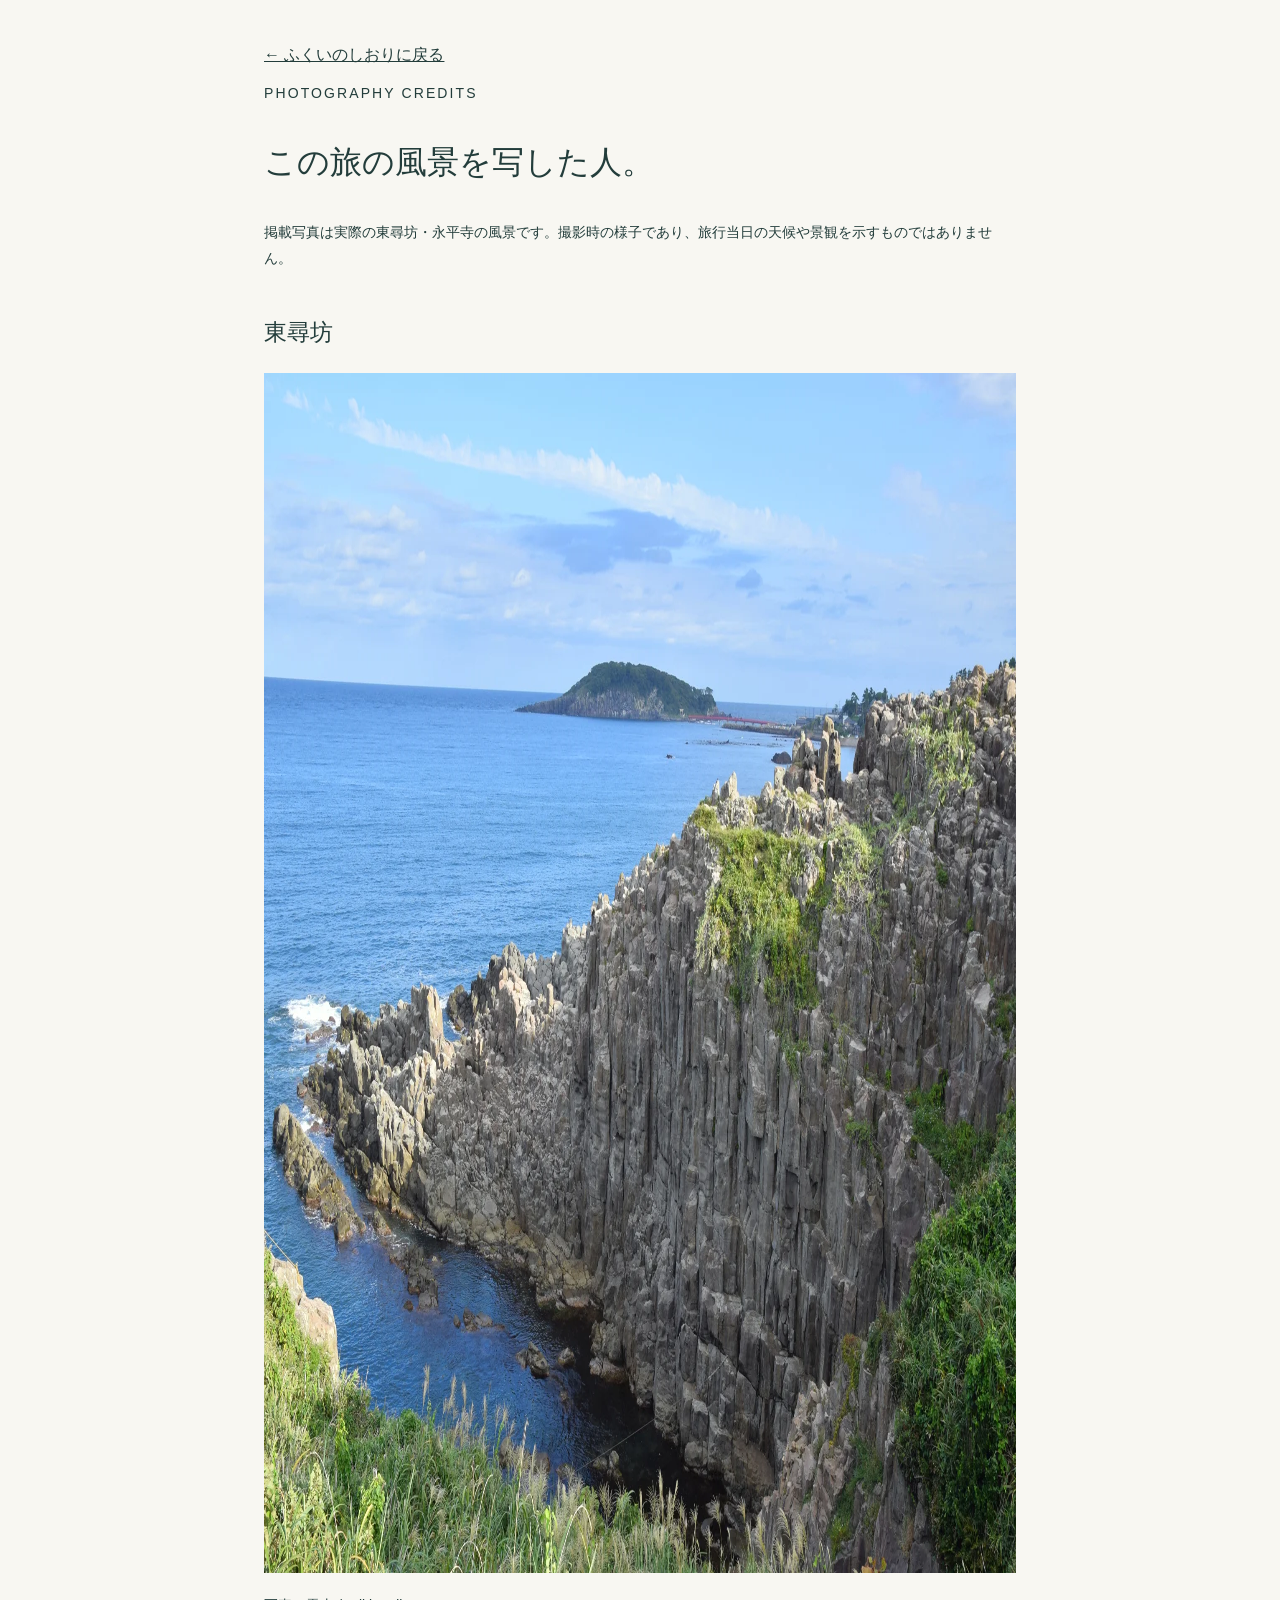
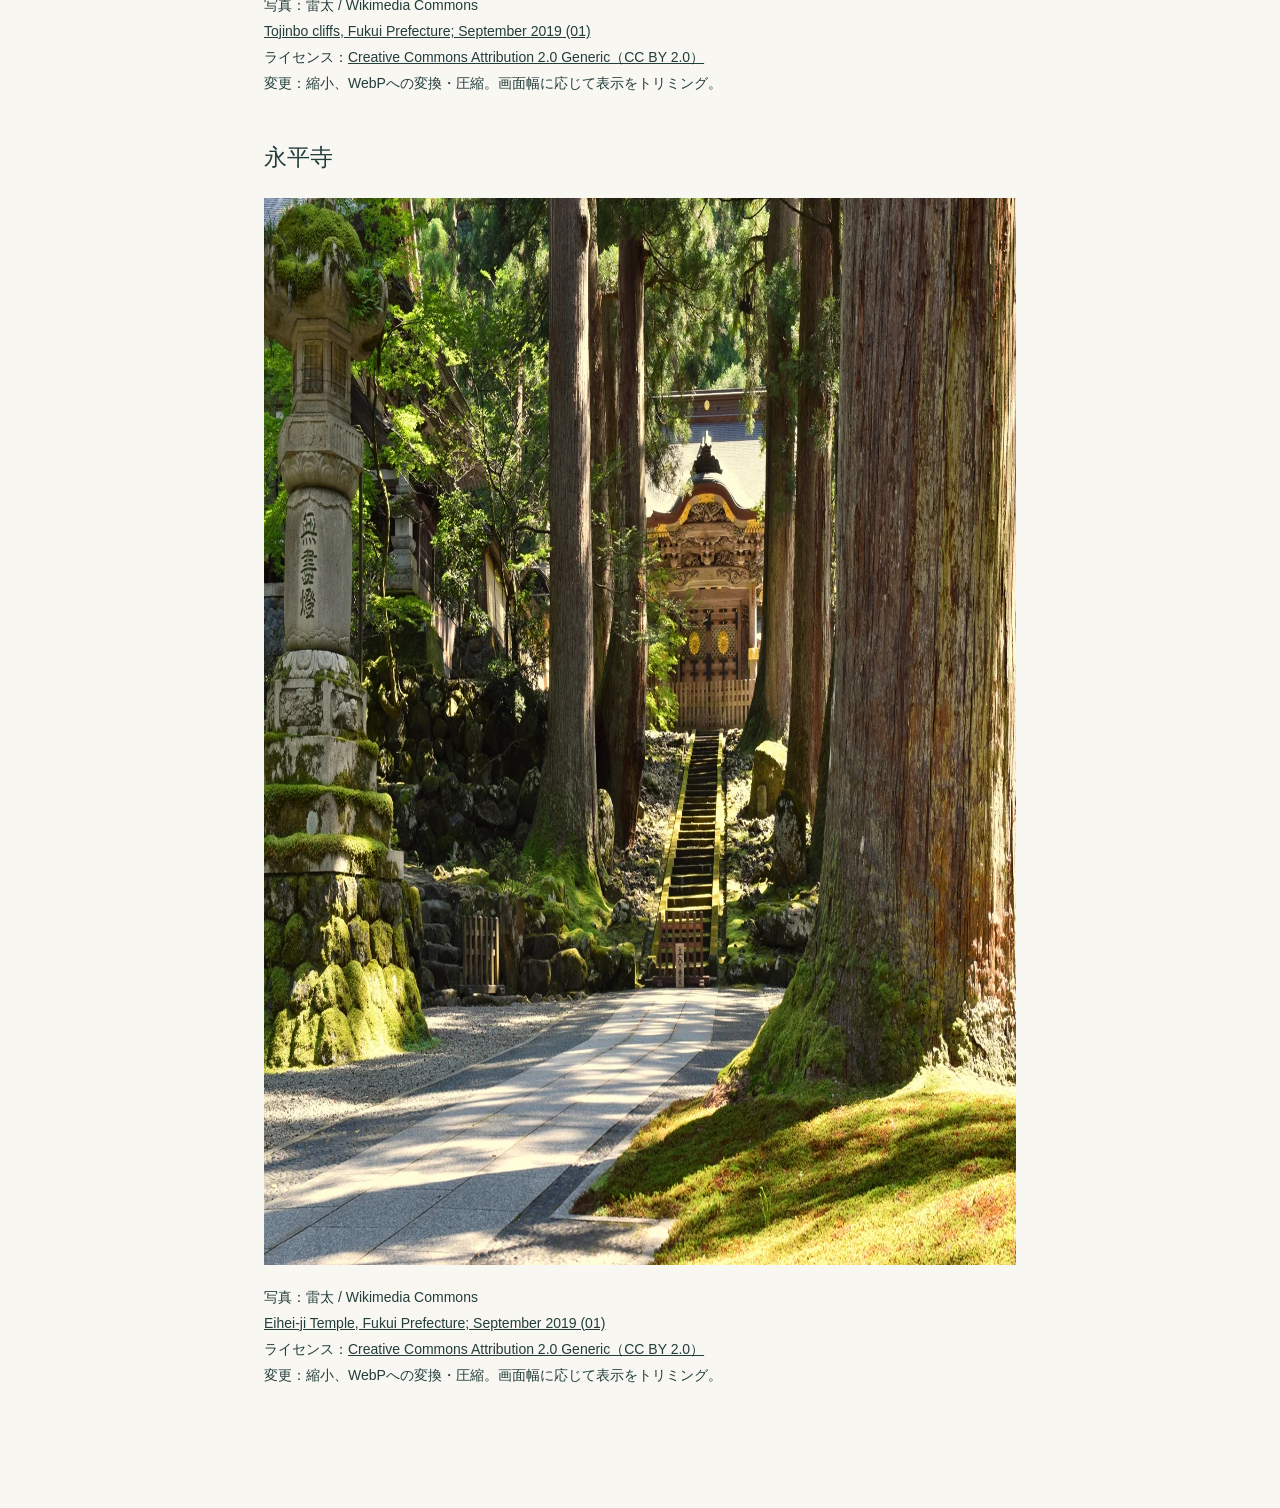
==== credits.html @ 1cb2b470 "Create Fukui travel journal with itinerary and offline support" ====
<!doctype html><html lang="ja"><head><meta charset="utf-8"><meta name="viewport" content="width=device-width, initial-scale=1"><meta name="robots" content="noindex,nofollow"><meta name="theme-color" content="#173f40"><title>写真のクレジット｜ふくいのしおり</title><link rel="stylesheet" href="style.css"><link rel="icon" href="assets/icon-192.png"></head><body><main class="credits-main"><a href="./">← ふくいのしおりに戻る</a><p class="eyebrow">PHOTOGRAPHY CREDITS</p><h1>この旅の風景を写した人。</h1><p>掲載写真は実際の東尋坊・永平寺の風景です。撮影時の様子であり、旅行当日の天候や景観を示すものではありません。</p><h2>東尋坊</h2><img src="assets/tojinbo.webp" alt="日本海に面する東尋坊の断崖" width="1800" height="1200"><p>写真：雷太 / Wikimedia Commons<br><a href="https://commons.wikimedia.org/wiki/File:Tojinbo_cliffs,_Fukui_Prefecture;_September_2019_(01).jpg" target="_blank" rel="noopener noreferrer">Tojinbo cliffs, Fukui Prefecture; September 2019 (01)</a><br>ライセンス：<a href="https://creativecommons.org/licenses/by/2.0/" target="_blank" rel="noopener noreferrer">Creative Commons Attribution 2.0 Generic（CC BY 2.0）</a><br>変更：縮小、WebPへの変換・圧縮。画面幅に応じて表示をトリミング。</p><h2>永平寺</h2><img src="assets/eiheiji.webp" alt="緑の杉木立と永平寺" width="1600" height="1067" loading="lazy"><p>写真：雷太 / Wikimedia Commons<br><a href="https://commons.wikimedia.org/wiki/File:Eihei-ji_Temple,_Fukui_Prefecture;_September_2019_(01).jpg" target="_blank" rel="noopener noreferrer">Eihei-ji Temple, Fukui Prefecture; September 2019 (01)</a><br>ライセンス：<a href="https://creativecommons.org/licenses/by/2.0/" target="_blank" rel="noopener noreferrer">Creative Commons Attribution 2.0 Generic（CC BY 2.0）</a><br>変更：縮小、WebPへの変換・圧縮。画面幅に応じて表示をトリミング。</p></main></body></html>
---- style.css ----
@charset "UTF-8";
:root{--paper:#f8f7f2;--white:#fff;--ink:#233d3b;--muted:#65716c;--green:#173f40;--line:#d7dbd2;--gold:#aa7741;--soft:#eef0e8;--serif:'Yu Mincho','Hiragino Mincho ProN','Noto Serif JP',serif;--sans:-apple-system,BlinkMacSystemFont,'Hiragino Kaku Gothic ProN','Yu Gothic',Meiryo,sans-serif;--max:1160px}
*{box-sizing:border-box}html{scroll-behavior:smooth;scroll-padding-top:100px}body{margin:0;background:var(--paper);color:var(--ink);font:16px/1.85 var(--sans);-webkit-font-smoothing:antialiased}a{color:inherit;text-decoration:none}button,input,textarea{font:inherit}button,a,input,summary,textarea{-webkit-tap-highlight-color:transparent}button{cursor:pointer}button:disabled{cursor:default}a:focus-visible,button:focus-visible,summary:focus-visible,input:focus-visible,textarea:focus-visible,[tabindex]:focus-visible{outline:3px solid #bc8746;outline-offset:5px}a,button,summary{touch-action:manipulation}h1,h2,h3,h4,p{margin:0}img{max-width:100%;display:block}button{color:inherit}::selection{background:#d6dfcf} [hidden]{display:none!important}.skip-link{position:fixed;top:-100px;left:20px;padding:12px 24px;background:white;z-index:100}.skip-link:focus{top:12px}.site-header{height:94px;max-width:1440px;margin:auto;padding:0 48px;display:flex;align-items:center;justify-content:space-between;gap:24px}.brand{display:flex;align-items:center;gap:13px;font-family:var(--serif);font-weight:600;letter-spacing:.09em;font-size:19px;line-height:1.35}.brand-mark{display:grid;place-items:center;border:1px solid var(--green);height:44px;width:42px;font-size:26px}.brand small{display:block;font:10px/2.2 var(--sans);letter-spacing:.14em}.site-header nav{display:flex;gap:32px;font-size:14px}.site-header nav a:hover{color:var(--gold)}.header-date{font-size:12px;letter-spacing:.12em}.cover{position:relative;isolation:isolate;max-width:1440px;min-height:630px;margin:auto;background:var(--green);color:white;overflow:hidden}.cover-photo{position:absolute;inset:0;width:100%;height:100%;object-fit:cover;object-position:center 53%;z-index:-3}.cover-shade{position:absolute;inset:0;background:linear-gradient(90deg,rgba(10,38,38,.88) 0%,rgba(12,42,40,.63) 37%,rgba(8,27,28,.10) 76%),linear-gradient(0deg,rgba(12,36,36,.55),transparent 40%);z-index:-2}.cover-content{padding:64px 7.2% 140px}.eyebrow{font-size:12px;font-weight:500;letter-spacing:.15em;line-height:1.7}.cover .eyebrow{color:#e1e8dc;font-size:11px;letter-spacing:.2em}.cover h1{font-family:var(--serif);font-size:clamp(48px,5.1vw,76px);line-height:1.4;letter-spacing:.08em;font-weight:500;margin:23px 0 22px}.cover h1 span{white-space:nowrap}.cover-copy{font-size:15px;line-height:2.05;letter-spacing:.07em;color:#f3f3ea}.cover-cta{display:flex;align-items:center;justify-content:space-between;max-width:218px;border-bottom:1px solid #ffffff80;padding:15px 0 10px;margin-top:22px;font-size:14px;letter-spacing:.09em}.cover-cta span{font-size:22px;transition:transform .2s}.cover-cta:hover span{transform:translate(3px,-3px)}.cover-bottom{position:absolute;bottom:30px;left:7.2%;right:5%;display:flex;align-items:flex-end;gap:40px;font-size:12px;line-height:1.6;letter-spacing:.1em}.cover-bottom strong{display:block;font-family:Georgia,serif;font-size:30px;line-height:1.5;letter-spacing:.03em;font-weight:400}.cover-bottom .photo-place{margin-left:auto;font-size:12px}.cover-side{position:absolute;right:24px;top:46px;writing-mode:vertical-rl;letter-spacing:.22em;font-size:10px;color:#f0f2e9}.trip-ribbon{max-width:1440px;margin:auto;border-bottom:1px solid var(--line);display:flex;align-items:center;justify-content:center;gap:28px;padding:20px 32px;font-size:13px}.trip-ribbon>span+span:before{content:'·';margin-right:28px;color:var(--gold)}.trip-ribbon a{margin-left:24px;font-size:12px;border-bottom:1px solid var(--line)}.section-wrap{max-width:var(--max);margin:auto;padding:78px 0}.now-section{display:flex;align-items:center;gap:40px;padding:35px 0;border-bottom:1px solid var(--line)}.now-label{min-width:205px;position:relative}.now-label>span:not(.status-dot){font-size:10px;letter-spacing:.1em}.status-dot{display:inline-block;width:6px;height:6px;border-radius:50%;background:var(--gold);margin:0 7px 2px 0}.now-label h2{font-size:16px;font-weight:500;margin-top:7px}.now-main{border-left:1px solid var(--line);padding-left:38px;flex:1}.now-main>p:first-child{font-size:12px;color:var(--muted)}.now-main h3{font-size:20px;font-weight:500;line-height:1.6}.now-main>p:last-child{font-size:13px;color:var(--muted);margin-top:2px}.round-link{display:flex;align-items:center;gap:22px;white-space:nowrap;font-size:13px}.round-link span{border:1px solid var(--line);width:43px;height:43px;border-radius:50%;display:grid;place-items:center;font-size:20px}.section-heading{display:flex;justify-content:space-between;align-items:flex-end;gap:24px;margin-bottom:35px}.section-heading .eyebrow{color:var(--muted);margin-bottom:11px;font-size:11px}.section-heading h2{font-family:var(--serif);font-size:31px;line-height:1.6;font-weight:500;letter-spacing:.04em}.section-heading>p{font-size:13px;color:var(--muted);line-height:1.9}.day-tabs{display:grid;grid-template-columns:repeat(3,1fr);border-top:1px solid var(--line);border-bottom:1px solid var(--line)}.day-tab{display:grid;grid-template-columns:1fr auto;gap:4px 15px;align-items:center;padding:21px 27px;background:transparent;position:relative}.day-tab+.day-tab{border-left:1px solid var(--line)}.day-tab>span:first-child{font-size:11px;letter-spacing:.12em}.day-tab strong{grid-column:2;grid-row:1 / 3;font:32px/1 Georgia,serif}.day-tab strong small{display:block;font:10px/2 var(--sans);letter-spacing:.08em;text-align:right}.day-tab .tab-theme{font-size:13px}.day-tab[aria-selected=true]{background:var(--green);color:white}.day-tab[aria-selected=true]:after{content:'';position:absolute;bottom:-7px;left:50%;border-left:7px solid transparent;border-right:7px solid transparent;border-top:7px solid var(--green)}.time-caption{font-size:12px;color:var(--muted);margin:18px 0 34px}.day-panel{display:grid;grid-template-columns:.85fr 1.35fr;gap:74px;align-items:start}.day-intro{position:sticky;top:34px;padding-top:8px}.day-number{font:96px/1 Georgia,serif;color:#ced5c8;display:flex;align-items:center;gap:20px;margin-bottom:22px}.day-number span{font:10px var(--sans);letter-spacing:.2em;color:var(--muted)}.day-intro>.eyebrow{font-size:11px;letter-spacing:.08em;color:var(--muted)}.day-intro h3{font-family:var(--serif);font-weight:500;font-size:33px;line-height:1.7;margin:15px 0 19px;letter-spacing:.02em}.day-lead{font-size:14px;line-height:2.1}.day-priority{margin-top:29px;border-top:1px solid var(--line);padding-top:20px}.day-priority span{display:block;font-size:12px;color:var(--gold);margin-bottom:7px}.day-priority strong{font-size:15px;font-weight:500;line-height:1.8;display:block}.day-note{font-size:13px;color:var(--muted);line-height:1.95;margin-top:12px}.stay{margin-top:28px;background:var(--soft);padding:16px 20px;border-left:2px solid var(--gold)}.stay>span{font-size:10px;letter-spacing:.14em;color:var(--muted)}.stay p{font-size:14px;margin-top:3px}.timeline{list-style:none;margin:0;padding:0 0 0 20px}.event{display:grid;grid-template-columns:122px 1fr;gap:22px;padding:20px 0;border-bottom:1px solid var(--line);position:relative}.event:first-child{padding-top:7px}.event:before{content:'';position:absolute;left:-20px;top:0;bottom:0;width:1px;background:var(--line)}.event:after{content:'';position:absolute;left:-23px;top:31px;width:7px;height:7px;border-radius:50%;background:var(--paper);border:1px solid #9aa99e}.event:first-child:after{top:18px}.event.is-fixed:after{background:var(--green);border-color:var(--green)}.event-time{font:15px/1.9 var(--sans);font-variant-numeric:tabular-nums;letter-spacing:-.02em}.fixed-label{display:block;color:var(--gold);font-size:10px;letter-spacing:.1em;line-height:1.5}.event-copy h4{font-size:16px;font-weight:500;line-height:1.7}.event-copy h4 a span{font-size:13px;color:var(--gold)}.event-copy p{font-size:13px;line-height:1.8;color:var(--muted);margin-top:4px}.forest-interlude{height:440px;max-width:1440px;margin:0 auto;position:relative;isolation:isolate;color:#fff;display:flex;align-items:center;justify-content:flex-end;background:var(--green)}.forest-interlude img{position:absolute;inset:0;width:100%;height:100%;object-fit:cover;object-position:center 48%;z-index:-2}.forest-interlude:after{content:'';position:absolute;inset:0;background:linear-gradient(90deg,#152e2410,#112f2abf);z-index:-1}.forest-interlude>div{width:44%;padding:0 35px}.forest-interlude .eyebrow{font-size:10px;letter-spacing:.15em}.forest-interlude h2{font-family:var(--serif);font-size:37px;line-height:1.7;font-weight:500;margin:20px 0}.forest-interlude p{font-size:13px;line-height:1.9}.forest-interlude a{display:inline-block;margin-top:20px;border-bottom:1px solid #ffffff66;font-size:13px}.routes{display:grid;grid-template-columns:repeat(3,1fr);gap:30px}.route-group{border-top:1px solid var(--green);padding-top:17px}.route-group>.eyebrow{color:var(--gold);margin-bottom:18px}.route-stop{display:flex;gap:13px;align-items:center;font-size:14px;line-height:1.7;position:relative;padding:9px 0}.route-stop span{font:11px Georgia,serif;flex-shrink:0;width:27px;height:27px;border:1px solid var(--line);border-radius:50%;display:grid;place-items:center;background:var(--paper);z-index:1}.route-stop:not(:last-child):after{content:'';position:absolute;left:13px;top:27px;bottom:-17px;border-left:1px solid var(--line)}.route-stop b{font-weight:400;color:var(--gold);margin-left:auto}.route-stop:hover{color:var(--gold)}.places-section{background:#eef0e8;border-top:1px solid var(--line);border-bottom:1px solid var(--line)}.place-filters{display:flex;gap:4px;flex-wrap:wrap}.place-filters button{border:1px solid transparent;background:none;padding:9px 14px;font-size:13px;border-radius:2px;min-height:44px}.place-filters button[aria-pressed=true]{background:var(--green);color:white}.place-filters button:hover{border-color:var(--green)}.place-grid{display:grid;grid-template-columns:repeat(3,1fr);gap:18px;align-items:start}.place-card{background:var(--paper);padding:24px;scroll-margin-top:30px;min-width:0}.place-meta{display:flex;justify-content:space-between;align-items:center;gap:6px}.place-meta>span:first-child{font-size:10px;letter-spacing:.05em;color:var(--muted)}.badge{font-size:11px;line-height:1.5;padding:4px 7px;border:1px solid #c3cec2;color:#45604f;white-space:nowrap}.badge.pending{color:#866031;background:#f3ead9;border-color:#e0cca9}.place-card h3{font-family:var(--serif);font-size:21px;line-height:1.6;font-weight:500;margin:17px 0 5px}.place-time{font-size:13px;color:var(--gold);margin-bottom:9px}.place-card>p:not(.place-time){font-size:14px;line-height:1.9;min-height:54px}.place-card details{margin-top:18px;border-top:1px solid var(--line)}summary{cursor:pointer;list-style:none}summary::-webkit-details-marker{display:none}.place-card summary{font-size:12px;display:flex;align-items:center;justify-content:space-between;gap:7px;min-height:48px}.place-card summary span{font-size:19px}.place-card details[open] summary span{transform:rotate(45deg)}.place-links{display:flex;gap:20px;font-size:13px;border-top:1px solid var(--line);padding-top:15px}.place-links a:hover,.place-detail a:hover{color:var(--gold)}.place-detail{font-size:14px;line-height:1.9;overflow-wrap:anywhere;padding:4px 0 16px}.place-detail p+p{margin-top:12px}.place-detail ul{padding-left:18px;margin:7px 0 15px}.place-detail li+li{margin-top:5px}.place-detail a{color:#416c67;text-decoration:underline;text-underline-offset:3px}.place-detail strong{font-weight:600}.food-grid{display:grid;grid-template-columns:repeat(3,1fr);border-top:1px solid var(--line);border-bottom:1px solid var(--line)}.food-note{padding:30px 32px 28px;position:relative;transition:background .2s}.food-note:hover{background:var(--soft)}.food-note+.food-note{border-left:1px solid var(--line)}.food-note .eyebrow{font-size:10px;color:var(--muted)}.food-index{font-family:var(--serif);position:absolute;right:25px;top:25px;font-size:28px;color:#acb8a7}.food-note h3{font-family:var(--serif);font-size:29px;font-weight:500;line-height:1.65;margin:22px 0 14px}.food-note>p:not(.eyebrow){font-size:13px;line-height:1.95}.food-link{display:block;font-size:12px;color:var(--gold);margin-top:22px}.sake-note{font-size:12px;color:var(--muted);margin-top:21px}.prep-section{background:var(--green);color:#f4f3e9}.prep-section .section-heading .eyebrow{color:#bfd0c5}.prep-section .section-heading{margin-bottom:16px}.check-progress{font-size:13px;color:#dbdcc6;white-space:nowrap}.storage-hint{font-size:12px;color:#c1d0c7}.storage-warning{background:#f3e5cf;padding:12px;color:#57452b;font-size:14px;margin:14px 0}.prep-grid{display:grid;grid-template-columns:1fr 1fr;gap:70px;margin-top:38px}.prep-grid h3{font-family:var(--serif);font-size:23px;font-weight:500;margin-bottom:17px}.task-note{font-size:12px;color:#e0c590;margin-bottom:10px}.check-row{display:flex;align-items:flex-start;gap:13px;padding:15px 0;border-bottom:1px solid #ffffff25;cursor:pointer;font-size:14px;line-height:1.85}.check-row input{appearance:none;-webkit-appearance:none;flex:0 0 19px;width:19px;height:19px;border:1px solid #a3b6a8;background:transparent;border-radius:2px;margin:4px 0 0;display:grid;place-items:center}.check-row input:checked{background:#d8dcc0;border-color:#d8dcc0}.check-row input:checked:after{content:'✓';color:var(--green);font-size:14px;line-height:1}.check-row:has(input:checked)>span{opacity:.55}.check-row:has(input:checked) strong{text-decoration:line-through}.task-priority{color:#ddc192;font-size:10px;display:inline-block;min-width:40px;margin-right:8px}.check-row strong{font-size:14px;font-weight:500}.check-row small{display:block;font-size:12px;color:#c1d0c7;margin-top:4px;line-height:1.85}.check-row p{font-size:14px}.memo-label{display:block;font-family:var(--serif);font-size:22px;margin:30px 0 12px}textarea{width:100%;resize:vertical;min-height:130px;border:1px solid #79968a;border-radius:2px;background:#ffffff08;color:#fff;padding:15px;font-size:14px;line-height:1.8}textarea::placeholder{color:#bac9be}.memo-status{font-size:11px;color:#c1d0c7;margin-top:5px}.text-button{border:0;border-bottom:1px solid #a8bdb280;background:none;color:inherit;font-size:12px;padding:10px 0;min-height:44px}.outline-button{border:1px solid var(--line);background:transparent;min-height:44px;padding:9px 18px;font-size:13px}.outline-button:hover{background:var(--soft)}.archive{border-top:1px solid var(--line)}.archive:last-child{border-bottom:1px solid var(--line)}.archive>summary{display:flex;align-items:center;gap:24px;padding:25px 5px;font-size:17px}.archive>summary>span{font:13px Georgia,serif;color:var(--gold)}.archive>summary b{margin-left:auto;font-weight:400;font-size:21px}.archive[open]>summary b{transform:rotate(45deg)}.archive-body{padding:0 36px 32px;font-size:14px;line-height:1.95}.archive-body>p{margin-bottom:16px}.table-scroll{overflow:auto;max-width:100%;margin:22px 0;border:1px solid var(--line)}table{border-collapse:collapse;width:100%;font-size:13px;min-width:630px}th{text-align:left;font-weight:500;background:var(--soft)}td,th{padding:12px 14px;border-bottom:1px solid var(--line);vertical-align:top}td p{margin:0}td:nth-child(2){font-variant-numeric:tabular-nums}tr:last-child td{border-bottom:0}.budget-head{padding:20px 0}.budget-head>span{font-size:13px;color:var(--muted)}.budget-head>strong{display:block;font:48px/1.4 Georgia,serif}.budget-head>p{font-size:13px;margin-top:6px}.rain-grid{display:grid;grid-template-columns:1fr 1fr;gap:20px 32px}.rain-row h4{font-weight:500;font-size:14px}.rain-row p{font-size:13px;color:var(--muted);margin-top:6px}.site-footer{border-top:1px solid var(--line);max-width:1440px;margin:auto;display:flex;justify-content:space-between;gap:40px;padding:40px 6% 50px}.footer-title{font-family:var(--serif);font-size:23px;letter-spacing:.05em}.site-footer p{font-size:11px;line-height:1.9;color:var(--muted);margin:8px 0}.site-footer>div:last-child{font-size:11px}.footer-divider{color:var(--line);padding:0 9px}.mobile-nav{display:none}.noscript{padding:20px;background:#f0e4d2;font-size:14px}.credits-main{max-width:800px;margin:40px auto;padding:0 24px 80px}.credits-main h1{font:32px/1.7 var(--serif);margin:30px 0}.credits-main h2{font:23px/1.8 var(--serif);margin-top:40px}.credits-main img{margin:20px 0}.credits-main a{text-decoration:underline}.credits-main p{margin-top:12px;font-size:14px}
@media(min-width:1441px){.cover,.forest-interlude{border-radius:2px}.cover{min-height:670px}.cover-content{padding-top:75px}}
@media(max-width:1240px){.section-wrap{margin-left:40px;margin-right:40px}.site-header{padding:0 32px}.day-panel{gap:45px}.place-card{padding:20px}.day-tab{padding:20px}.event{grid-template-columns:112px 1fr;gap:16px}.header-date{display:none}.cover{min-height:600px}.prep-grid{gap:40px}.place-meta{flex-wrap:wrap}}
@media(max-width:900px){.site-header nav{gap:20px}.trip-ribbon{gap:18px;font-size:12px}.trip-ribbon>span+span:before{margin-right:18px}.trip-ribbon>span:nth-child(3){display:none}.now-section{gap:22px}.now-label{min-width:165px}.now-main{padding-left:22px}.now-main h3{font-size:17px}.round-link{gap:10px}.day-panel{grid-template-columns:1fr;gap:30px}.day-intro{position:static;display:grid;grid-template-columns:1fr 1fr;column-gap:35px}.day-number{grid-column:1;grid-row:1/3;margin:0 0 12px;font-size:76px}.day-intro>.eyebrow{grid-column:1 / -1;grid-row:3}.day-intro h3{grid-column:1;grid-row:4/6;font-size:30px}.day-lead{grid-column:2;grid-row:4;padding-top:18px}.day-priority{grid-column:2;grid-row:1/3;margin:0;padding-top:12px}.day-note{grid-column:2;grid-row:5;margin-top:12px}.stay{grid-column:1 / -1;margin-top:13px}.timeline{margin-top:8px}.event{grid-template-columns:150px 1fr;padding:18px 0}.place-grid{grid-template-columns:repeat(2,1fr)}.routes{gap:22px}.route-stop{font-size:12px}.food-note{padding:25px 20px}.food-note h3{font-size:26px}.food-index{right:16px}.section-heading h2{font-size:28px}.section-heading>p{font-size:12px}.day-tab .tab-theme{font-size:11px}.day-tab strong{font-size:28px}.forest-interlude>div{width:50%}.forest-interlude h2{font-size:32px}}
@media(max-width:620px){html{scroll-padding-top:22px}.site-header{height:76px;padding:0 22px}.brand{font-size:17px;gap:10px}.brand-mark{height:37px;width:35px;font-size:22px}.brand small{font-size:8px}.site-header nav a{display:none}.site-header nav a:last-child{display:block;font-size:12px}.site-header nav{gap:0}.cover{min-height:580px}.cover-photo{object-position:60% center}.cover-shade{background:linear-gradient(90deg,#0b2a2cce,#133d3d55),linear-gradient(0deg,#0b292ab3,transparent 40%)}.cover-content{padding:47px 27px 128px}.cover .eyebrow{font-size:9px;letter-spacing:.1em}.cover h1{font-size:49px;margin:23px 0;letter-spacing:.055em;line-height:1.48}.cover-copy{font-size:13px}.cover-cta{font-size:12px;max-width:185px;margin-top:23px}.cover-bottom{bottom:25px;left:27px;right:27px;gap:25px;font-size:9px}.cover-bottom strong{font-size:24px}.cover-bottom .photo-place{display:none}.cover-side{right:12px;font-size:8px;top:26px}.trip-ribbon{padding:14px 22px;gap:15px;justify-content:space-between;font-size:10px}.trip-ribbon>span+span:before{content:none}.trip-ribbon a{font-size:10px;margin:0}.trip-ribbon>span:first-child{display:none}.section-wrap{margin-left:23px;margin-right:23px;padding-top:51px;padding-bottom:51px}.now-section{display:grid;grid-template-columns:1fr auto;gap:15px 10px;padding:25px 0}.now-label{grid-column:1 / -1;display:flex;gap:7px;align-items:center}.now-label .status-dot{margin-right:0}.now-label>span:not(.status-dot){font-size:9px}.now-label h2{margin:0 0 0 auto;font-size:12px}.now-main{border:0;padding-left:0}.now-main>p:first-child{font-size:11px}.now-main h3{font-size:16px;margin-top:3px}.now-main>p:last-child{font-size:12px}.round-link{font-size:0}.round-link span{font-size:20px;width:37px;height:37px}.section-heading{display:block;margin-bottom:25px}.section-heading h2{font-size:25px;line-height:1.7;letter-spacing:0}.section-heading .eyebrow{font-size:10px;margin-bottom:8px}.section-heading>p{margin-top:15px;font-size:12px}.section-heading>p br{display:none}.day-tabs{margin:0 -3px}.day-tab{display:flex;flex-direction:column;gap:7px;align-items:flex-start;padding:15px 12px}.day-tab>span:first-child{font-size:10px}.day-tab strong{font-size:28px;display:flex;gap:8px;align-items:baseline}.day-tab strong small{font-size:9px}.day-tab .tab-theme{font-size:10px;line-height:1.6;min-height:32px}.time-caption{font-size:10px;margin:16px 0 22px}.day-panel{gap:16px}.day-intro{display:block;padding-top:0}.day-number{float:right;font-size:66px;margin:0 0 0 10px;gap:0}.day-number span{display:none}.day-intro>.eyebrow{font-size:10px;padding-top:7px;max-width:245px}.day-intro h3{font-size:28px;margin:13px 0}.day-lead{font-size:13px;padding:0;line-height:1.95}.day-priority{margin-top:20px;padding-top:15px}.day-priority strong{font-size:14px}.day-note{font-size:12px}.stay{margin-top:20px;padding:12px 16px}.stay p{font-size:13px}.timeline{padding-left:14px}.event{grid-template-columns:95px 1fr;gap:12px;padding:17px 0}.event:before{left:-14px}.event:after{left:-17px;top:27px}.event-time{font-size:12px;line-height:2}.event-copy h4{font-size:14px}.event-copy p{font-size:12px}.event-copy h4 a span{font-size:11px}.fixed-label{font-size:9px}.forest-interlude{height:380px;justify-content:flex-start}.forest-interlude:after{background:linear-gradient(90deg,#112f2abd,#112f2a40)}.forest-interlude img{object-position:45% center}.forest-interlude>div{width:100%;padding:0 28px}.forest-interlude h2{font-size:31px}.forest-interlude p{font-size:12px}.forest-interlude .eyebrow{font-size:9px}.routes{grid-template-columns:1fr;gap:30px}.route-group>.eyebrow{margin-bottom:10px;font-size:11px}.route-stop{font-size:14px;padding:9px 0}.route-stop span{font-size:11px}.place-filters{margin-top:20px;gap:7px}.place-filters button{font-size:12px;padding:8px 16px}.place-grid{grid-template-columns:1fr;gap:15px}.place-card{padding:22px}.place-meta>span:first-child{font-size:11px}.badge{font-size:11px}.place-card h3{font-size:22px}.place-card>p:not(.place-time){min-height:0}.place-card summary{font-size:12px}.place-detail{font-size:14px}.place-links{gap:25px;font-size:13px}.food-grid{grid-template-columns:1fr}.food-note{padding:24px 10px}.food-note+.food-note{border-left:0;border-top:1px solid var(--line)}.food-note h3{font-size:27px;margin:14px 0 10px}.food-note h3 br{display:none}.food-note>p:not(.eyebrow){font-size:13px}.food-index{font-size:32px;right:12px;top:21px}.food-link{margin-top:16px}.sake-note{font-size:12px}.check-progress{display:block;margin-top:12px}.storage-hint{font-size:12px}.prep-grid{grid-template-columns:1fr;gap:35px;margin-top:28px}.prep-grid h3{font-size:22px}.check-row{font-size:14px;padding:14px 0}.check-row small{font-size:12px}.check-row input{width:21px;height:21px;flex-basis:21px}.text-button{font-size:11px}.archive-section>.section-heading{display:flex;align-items:center;flex-wrap:wrap;gap:15px}.archive-section .section-heading h2{font-size:24px}.outline-button{font-size:12px;padding:7px 13px}.archive>summary{font-size:15px;gap:15px;padding:21px 0}.archive-body{padding:0 0 25px;font-size:14px}.rain-grid{grid-template-columns:1fr}.budget-head>strong{font-size:42px}.site-footer{display:block;padding:32px 23px 112px}.site-footer>div+div{margin-top:25px}.footer-title{font-size:21px}.site-footer p{font-size:10px}.mobile-nav{display:grid;grid-template-columns:repeat(4,1fr);position:fixed;bottom:0;left:0;right:0;padding:8px 12px calc(9px + env(safe-area-inset-bottom));z-index:20;background:#f8f7f2f5;border-top:1px solid var(--line);backdrop-filter:blur(16px);-webkit-backdrop-filter:blur(16px)}.mobile-nav a{display:flex;flex-direction:column;align-items:center;line-height:1.5;font-size:10px;gap:1px;min-height:43px;color:var(--muted)}.mobile-nav a>span{font-size:23px;line-height:1.2}.mobile-nav a.active{color:var(--green);font-weight:600}.credits-main{margin-top:25px}.credits-main h1{font-size:27px}}
@media(max-width:360px){.cover h1{font-size:43px}.cover-content{padding-left:23px}.section-wrap{margin-left:18px;margin-right:18px}.day-tab{padding:13px 8px}.day-tab strong{font-size:25px}.section-heading h2{font-size:23px}.event{grid-template-columns:87px 1fr;gap:9px}}
@media(prefers-reduced-motion:reduce){html{scroll-behavior:auto}*,*::before,*::after{animation:none!important;transition:none!important}::view-transition-group(*){animation:none!important}}
@media print{body{background:white;font-size:11pt;color:black}.site-header,.cover,.trip-ribbon,.now-section,.forest-interlude,.mobile-nav,.place-filters,.day-tabs,.food-section,.prep-section,.site-footer,.outline-button,.skip-link,.noscript,.storage-hint{display:none!important}.section-wrap{margin:0;padding:15px 0}.section-heading h2{font-size:22pt}.section-heading>p{display:none}.day-panel,.day-panel[hidden]{display:block!important;break-before:page}.day-intro{position:static}.day-number{font-size:45pt;float:right}.day-lead,.stay,.day-note{font-size:10pt}.timeline{padding-left:15px}.event{padding:8px 0;grid-template-columns:130px 1fr;break-inside:avoid}.event-copy h4{font-size:11pt}.event-copy p,.event-time{font-size:10pt}.event:after{top:15px}.routes{gap:15px}.route-stop{font-size:9pt}.places-section{background:white}.place-grid{display:block}.place-card,.place-card[hidden]{display:block!important;padding:15px 0;break-inside:avoid;border-bottom:1px solid #ccc}.place-links{display:none}.place-card summary{display:none}.place-detail{font-size:10pt}.archive-body{padding:0;font-size:10pt}.archive summary{font-size:14pt}.archive{break-inside:avoid}.table-scroll{overflow:visible}table{min-width:0;font-size:9pt}td,th{padding:6px}a{text-decoration:none}.rain-grid{grid-template-columns:1fr 1fr}.budget-head>strong{font-size:30pt}@page{margin:15mm}}
/* Keep practical information comfortable to read outdoors. */
.event-copy p{font-size:14px}.place-card>p:not(.place-time),.place-detail{font-size:15px}.check-row small{font-size:13px}
@media(max-width:620px){.event-copy h4{font-size:16px}.event-copy p{font-size:14px}.event-time{font-size:13px}.day-note{font-size:14px}.place-card>p:not(.place-time),.place-detail{font-size:16px}.check-row p{font-size:15px}.day-intro h3{font-size:26px}.day-number{font-size:56px}.day-tabs .tab-theme{font-size:11px}.place-card summary{font-size:14px}.place-links{font-size:14px}}
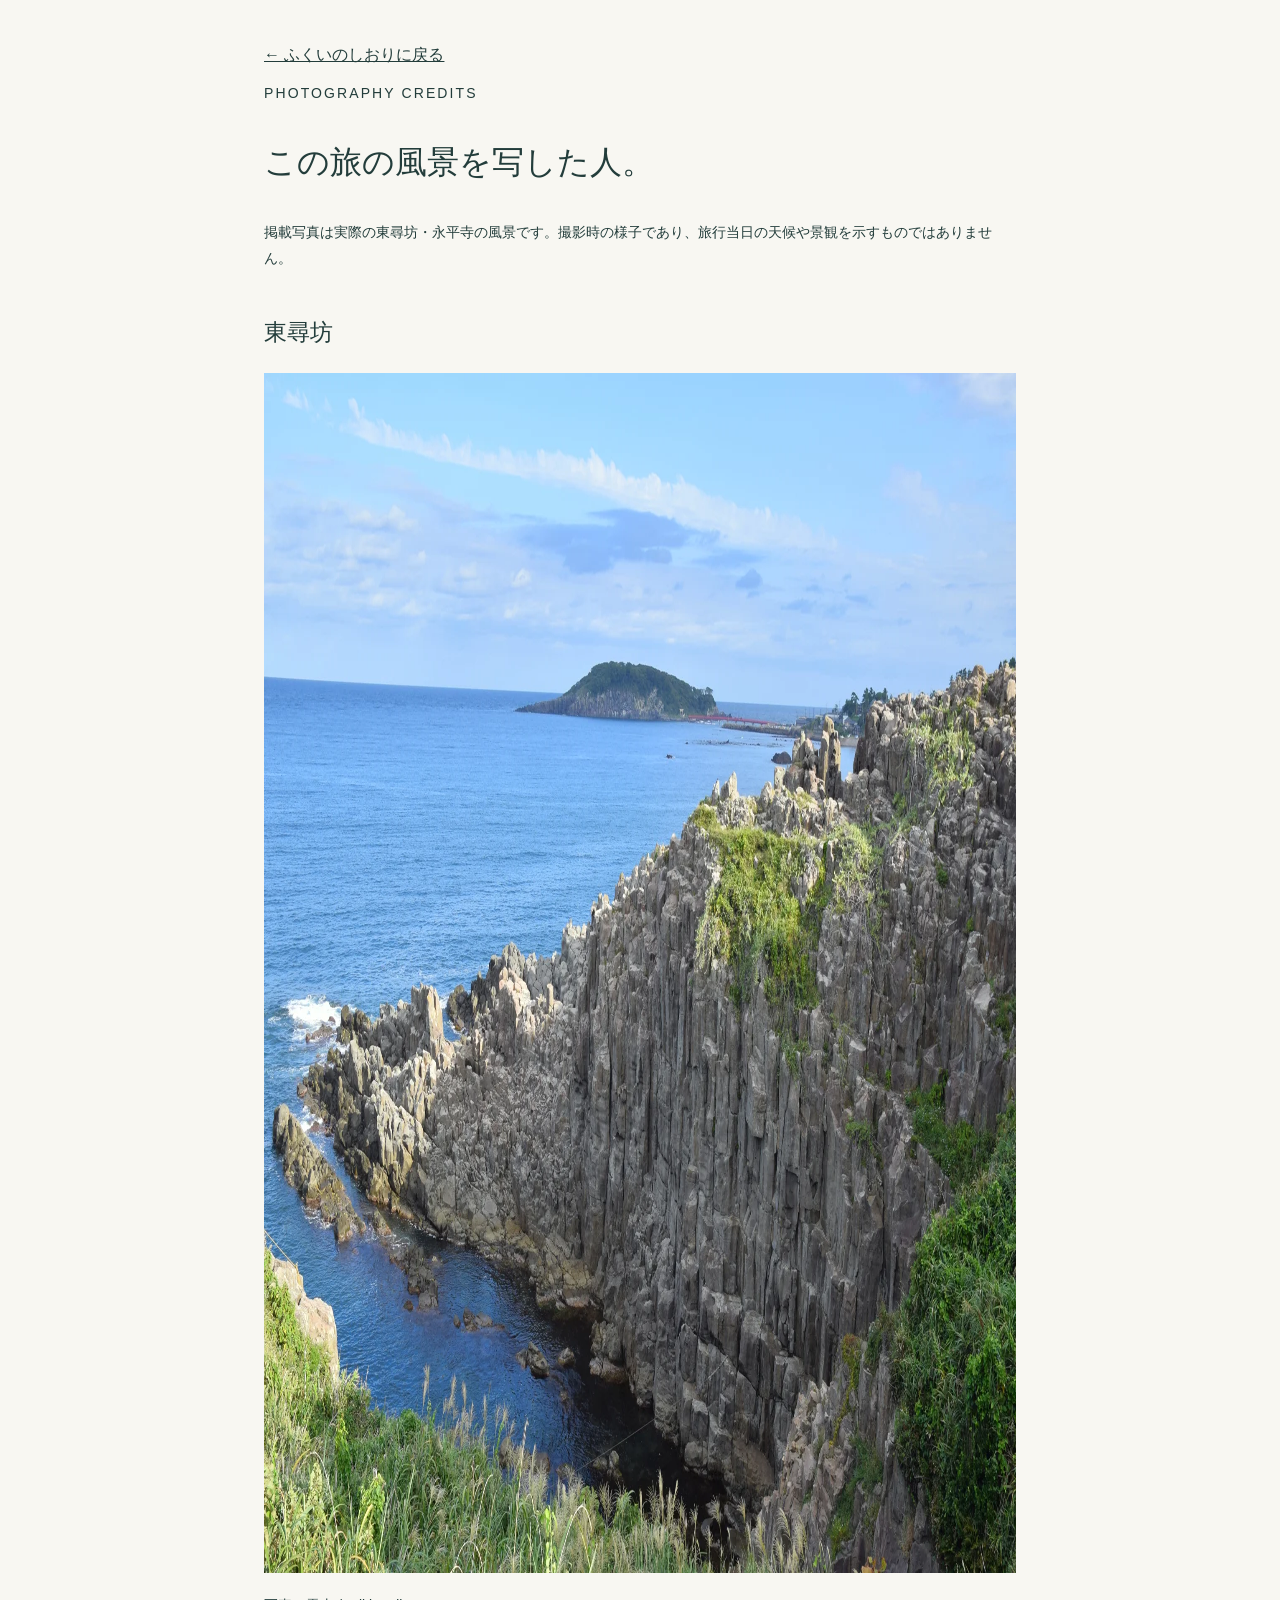
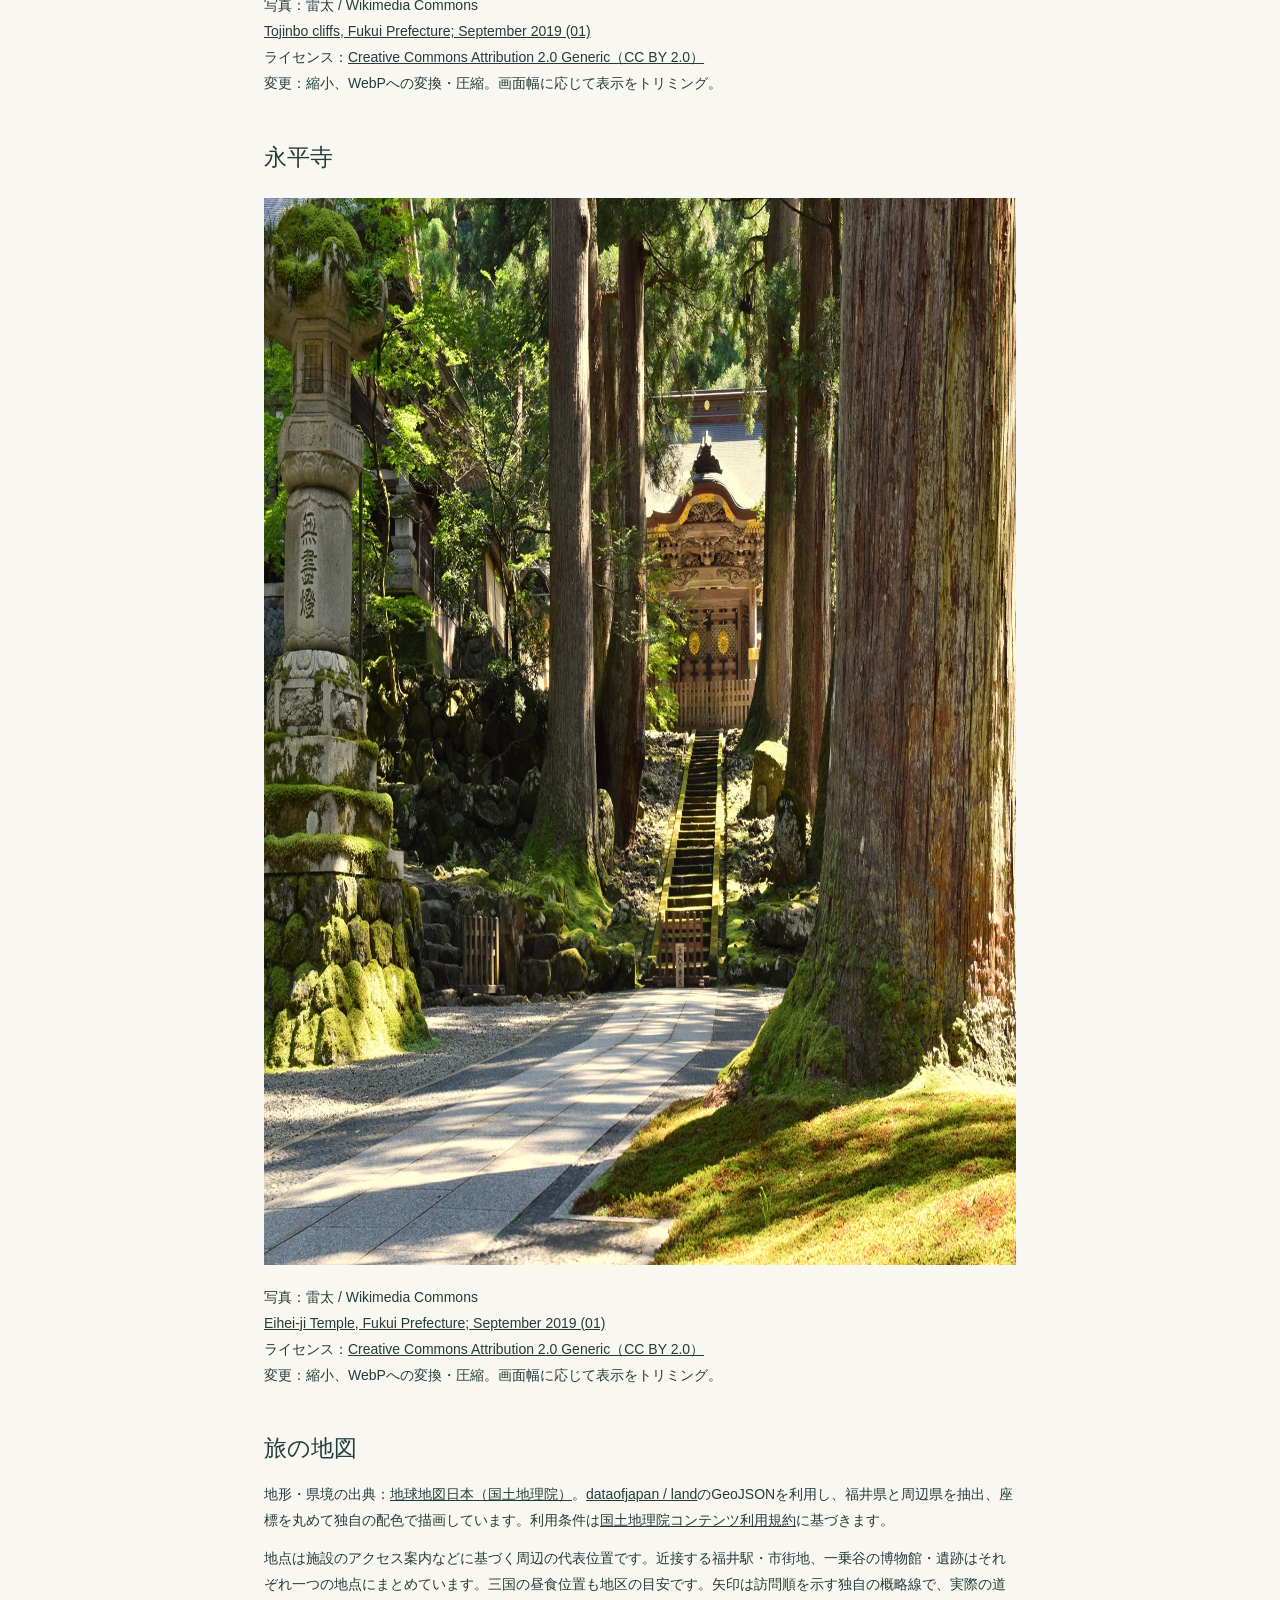
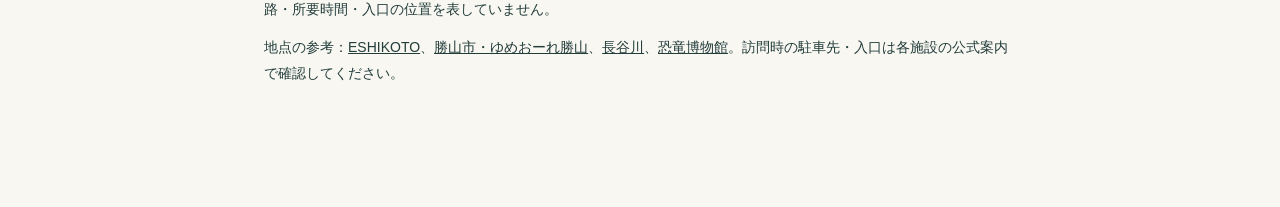
==== commit 8a456b02: "Add geographic daily routes, three-day overview and travel stamps" ====
--- a/credits.html
+++ b/credits.html
@@ -1 +1 @@
-<!doctype html><html lang="ja"><head><meta charset="utf-8"><meta name="viewport" content="width=device-width, initial-scale=1"><meta name="robots" content="noindex,nofollow"><meta name="theme-color" content="#173f40"><title>写真のクレジット｜ふくいのしおり</title><link rel="stylesheet" href="style.css"><link rel="icon" href="assets/icon-192.png"></head><body><main class="credits-main"><a href="./">← ふくいのしおりに戻る</a><p class="eyebrow">PHOTOGRAPHY CREDITS</p><h1>この旅の風景を写した人。</h1><p>掲載写真は実際の東尋坊・永平寺の風景です。撮影時の様子であり、旅行当日の天候や景観を示すものではありません。</p><h2>東尋坊</h2><img src="assets/tojinbo.webp" alt="日本海に面する東尋坊の断崖" width="1800" height="1200"><p>写真：雷太 / Wikimedia Commons<br><a href="https://commons.wikimedia.org/wiki/File:Tojinbo_cliffs,_Fukui_Prefecture;_September_2019_(01).jpg" target="_blank" rel="noopener noreferrer">Tojinbo cliffs, Fukui Prefecture; September 2019 (01)</a><br>ライセンス：<a href="https://creativecommons.org/licenses/by/2.0/" target="_blank" rel="noopener noreferrer">Creative Commons Attribution 2.0 Generic（CC BY 2.0）</a><br>変更：縮小、WebPへの変換・圧縮。画面幅に応じて表示をトリミング。</p><h2>永平寺</h2><img src="assets/eiheiji.webp" alt="緑の杉木立と永平寺" width="1600" height="1067" loading="lazy"><p>写真：雷太 / Wikimedia Commons<br><a href="https://commons.wikimedia.org/wiki/File:Eihei-ji_Temple,_Fukui_Prefecture;_September_2019_(01).jpg" target="_blank" rel="noopener noreferrer">Eihei-ji Temple, Fukui Prefecture; September 2019 (01)</a><br>ライセンス：<a href="https://creativecommons.org/licenses/by/2.0/" target="_blank" rel="noopener noreferrer">Creative Commons Attribution 2.0 Generic（CC BY 2.0）</a><br>変更：縮小、WebPへの変換・圧縮。画面幅に応じて表示をトリミング。</p></main></body></html>
+<!doctype html><html lang="ja"><head><meta charset="utf-8"><meta name="viewport" content="width=device-width, initial-scale=1"><meta name="robots" content="noindex,nofollow"><meta name="theme-color" content="#173f40"><title>写真のクレジット｜ふくいのしおり</title><link rel="stylesheet" href="style.css"><link rel="icon" href="assets/icon-192.png"></head><body><main class="credits-main"><a href="./">← ふくいのしおりに戻る</a><p class="eyebrow">PHOTOGRAPHY CREDITS</p><h1>この旅の風景を写した人。</h1><p>掲載写真は実際の東尋坊・永平寺の風景です。撮影時の様子であり、旅行当日の天候や景観を示すものではありません。</p><h2>東尋坊</h2><img src="assets/tojinbo.webp" alt="日本海に面する東尋坊の断崖" width="1800" height="1200"><p>写真：雷太 / Wikimedia Commons<br><a href="https://commons.wikimedia.org/wiki/File:Tojinbo_cliffs,_Fukui_Prefecture;_September_2019_(01).jpg" target="_blank" rel="noopener noreferrer">Tojinbo cliffs, Fukui Prefecture; September 2019 (01)</a><br>ライセンス：<a href="https://creativecommons.org/licenses/by/2.0/" target="_blank" rel="noopener noreferrer">Creative Commons Attribution 2.0 Generic（CC BY 2.0）</a><br>変更：縮小、WebPへの変換・圧縮。画面幅に応じて表示をトリミング。</p><h2>永平寺</h2><img src="assets/eiheiji.webp" alt="緑の杉木立と永平寺" width="1600" height="1067" loading="lazy"><p>写真：雷太 / Wikimedia Commons<br><a href="https://commons.wikimedia.org/wiki/File:Eihei-ji_Temple,_Fukui_Prefecture;_September_2019_(01).jpg" target="_blank" rel="noopener noreferrer">Eihei-ji Temple, Fukui Prefecture; September 2019 (01)</a><br>ライセンス：<a href="https://creativecommons.org/licenses/by/2.0/" target="_blank" rel="noopener noreferrer">Creative Commons Attribution 2.0 Generic（CC BY 2.0）</a><br>変更：縮小、WebPへの変換・圧縮。画面幅に応じて表示をトリミング。</p><h2 id="map-credits">旅の地図</h2><p>地形・県境の出典：<a href="https://www.gsi.go.jp/kankyochiri/gm_jpn.html" target="_blank" rel="noopener noreferrer">地球地図日本（国土地理院）</a>。<a href="https://github.com/dataofjapan/land" target="_blank" rel="noopener noreferrer">dataofjapan / land</a>のGeoJSONを利用し、福井県と周辺県を抽出、座標を丸めて独自の配色で描画しています。利用条件は<a href="https://www.gsi.go.jp/kikakuchousei/kikakuchousei40182.html" target="_blank" rel="noopener noreferrer">国土地理院コンテンツ利用規約</a>に基づきます。</p><p>地点は施設のアクセス案内などに基づく周辺の代表位置です。近接する福井駅・市街地、一乗谷の博物館・遺跡はそれぞれ一つの地点にまとめています。三国の昼食位置も地区の目安です。矢印は訪問順を示す独自の概略線で、実際の道路・所要時間・入口の位置を表していません。</p><p>地点の参考：<a href="https://www.eshikoto.com/ja/visit">ESHIKOTO</a>、<a href="https://www.city.katsuyama.fukui.jp/map/yumeore.html">勝山市・ゆめおーれ勝山</a>、<a href="https://www.awara-hasegawa.com/access/">長谷川</a>、<a href="https://www.dinosaur.pref.fukui.jp/guide/access.html">恐竜博物館</a>。訪問時の駐車先・入口は各施設の公式案内で確認してください。</p></main></body></html>
--- a/style.css
+++ b/style.css
@@ -11,3 +11,12 @@
 /* Keep practical information comfortable to read outdoors. */
 .event-copy p{font-size:14px}.place-card>p:not(.place-time),.place-detail{font-size:15px}.check-row small{font-size:13px}
 @media(max-width:620px){.event-copy h4{font-size:16px}.event-copy p{font-size:14px}.event-time{font-size:13px}.day-note{font-size:14px}.place-card>p:not(.place-time),.place-detail{font-size:16px}.check-row p{font-size:15px}.day-intro h3{font-size:26px}.day-number{font-size:56px}.day-tabs .tab-theme{font-size:11px}.place-card summary{font-size:14px}.place-links{font-size:14px}}
+/* The three-day overview, geographic route map and souvenir stamps. */
+:root{--day-one:#aa633b;--day-two:#247e8a;--day-three:#737640}.sr-only{position:absolute;width:1px;height:1px;padding:0;margin:-1px;overflow:hidden;clip:rect(0,0,0,0);white-space:nowrap;border:0}.summary-section{padding-bottom:24px}.summary-topline{display:flex;justify-content:space-between;gap:20px;border-top:1px solid var(--green);padding:13px 0;font-size:12px;color:var(--muted);letter-spacing:.04em}.summary-scroll{overflow-x:auto;border:1px solid var(--line);border-radius:3px;overscroll-behavior-x:contain}.summary-table{table-layout:fixed;min-width:780px;margin:0;border:0}.summary-table th,.summary-table td{padding:19px 22px;border-right:1px solid var(--line)}.summary-table th:last-child,.summary-table td:last-child{border-right:0}.summary-table thead th{background:#edeee5;border-top:3px solid var(--summary-color,var(--green));padding:20px 22px}.summary-table thead th:first-child{width:106px}.summary-day-1{--summary-color:var(--day-one)}.summary-day-2{--summary-color:var(--day-two)}.summary-day-3{--summary-color:var(--day-three)}.summary-table thead th>span{display:block;font-size:11px;letter-spacing:.13em;color:var(--summary-color)}.summary-table thead th>strong{font:32px/1.6 Georgia,serif;display:block}.summary-table thead th strong small{font:12px var(--sans);padding-left:8px}.summary-table thead th em{font-size:13px;font-style:normal;color:var(--muted)}.summary-table .summary-corner{font:12px/1.7 Georgia,serif;letter-spacing:.08em;color:var(--muted)}.summary-table .summary-corner span{font-size:9px;letter-spacing:.03em}.summary-table tbody th{font-weight:400;background:#edeee566;width:106px}.summary-table tbody th>span{font-family:var(--serif);font-size:20px;white-space:nowrap}.summary-table tbody th>small{display:block;font-size:10px;color:var(--muted);line-height:1.7;margin-top:8px}.summary-event{display:block;position:relative;padding-left:12px;border-left:2px solid color-mix(in srgb,var(--summary-color) 30%,transparent)}.summary-event+.summary-event{margin-top:16px}.summary-event:hover{border-color:var(--summary-color)}.summary-time{display:flex;gap:8px;align-items:center;flex-wrap:wrap;color:var(--summary-color);font-size:13px;font-variant-numeric:tabular-nums;line-height:1.6}.summary-fixed,.summary-pending{font-size:10px}.summary-fixed:before{content:'●';font-size:7px;margin-right:3px}.summary-pending{color:#936630;border-bottom:1px dotted #936630}.summary-event strong{font-size:14px;font-weight:500;display:block;line-height:1.75;margin-top:3px}.summary-event>small{display:block;font-size:11px;color:var(--muted);margin-top:2px}.summary-ticket{display:flex;align-items:center;gap:25px;border:1px dashed #b3bba6;border-top:0;padding:20px 25px;background:#edeedf66}.summary-ticket>span{font-size:10px;letter-spacing:.1em;writing-mode:vertical-rl}.summary-ticket p{flex:1}.summary-ticket b{display:block;font-size:15px;font-weight:500}.summary-ticket small{display:block;font-size:12px;color:var(--muted)}.summary-ticket>a{font-size:12px;white-space:nowrap}.summary-scroll-hint{display:none}.map-tool{--active-route:var(--green);border:1px solid var(--line);background:#f4f5ed;border-radius:4px;overflow:hidden}.map-toolbar{display:flex;align-items:center;justify-content:space-between;gap:12px;padding:17px 23px;border-bottom:1px solid var(--line)}.map-toolbar>.eyebrow{font-size:10px;color:var(--muted)}.map-filters{display:flex;gap:5px}.map-filters button{font-size:13px;border:1px solid transparent;background:none;min-height:42px;padding:8px 15px;border-radius:3px;display:flex;align-items:center;gap:7px}.map-filters button[aria-pressed=true]{background:var(--green);color:white}.map-filters button:not([data-map-day=all])[aria-pressed=true]{background:var(--route-color)}.map-filters i,.map-legend i{display:inline-block;width:7px;height:7px;border-radius:50%;background:var(--route-color)}.map-filters button[aria-pressed=true] i{background:currentColor}.map-layout{display:grid;grid-template-columns:minmax(0,1fr) 310px}.map-surface{min-width:0;background:#deebe8;align-self:start}.fukui-map{display:block;width:100%;height:auto}.map-land{fill:#eeefe5;stroke:#c1ccbb;stroke-width:.7;vector-effect:non-scaling-stroke}.map-land.is-fukui{fill:#e8ebd9;stroke:#a9baa5;stroke-width:1}.map-route{fill:none;stroke:var(--route-color);stroke-width:3;stroke-linecap:round;stroke-linejoin:round;opacity:.9}.map-route-day{transition:opacity .3s}.map-route-day.is-muted{opacity:.08}.single-day .map-route{stroke-width:3.5;stroke-dasharray:2.3 1;animation:route-travel 6s linear infinite}.map-point{cursor:pointer;outline:none!important}.map-hit{fill:transparent}.map-pin{fill:var(--green);stroke:#f9faf2;stroke-width:3;transition:fill .2s}.single-day .map-pin{fill:var(--active-route)}.map-pin-number{fill:white;font-size:10px;font-weight:600;pointer-events:none}.map-point.is-muted{opacity:.26}.map-point.is-selected .map-pin,.map-point:hover .map-pin,.map-point:focus-visible .map-pin{fill:#b57140;stroke:#b5714044;stroke-width:9}.map-leader{fill:none;stroke:#6e857566;stroke-width:.75;pointer-events:none}.map-label{font-size:12px;fill:#24443f;paint-order:stroke;stroke:#e8ebd9;stroke-width:4px;stroke-linejoin:round;pointer-events:none}.map-point:hover .map-label,.map-point:focus-visible .map-label{fill:#934a24}.sea-label{font-size:18px;font-family:var(--serif);fill:#789f9a;letter-spacing:.18em}.map-small{font-size:9px;fill:#6c8174;letter-spacing:.06em}.region-label{font-size:13px;fill:#8d9a7a;letter-spacing:.1em}.map-north text{fill:#5e7c70;font:13px Georgia,serif}.map-north path{stroke:#5e7c70;fill:none;stroke-width:1.2}.inset-title{font-size:11px;fill:var(--ink)}.map-legend{display:flex;gap:20px;align-items:center;padding:14px 23px;border-top:1px solid #bacec244;font-size:11px;color:var(--muted)}.map-legend>span{display:flex;gap:7px;align-items:center}.map-legend>span:last-child{margin-left:auto}.map-story{border-left:1px solid var(--line);padding:25px 24px;background:var(--paper)}.map-story>.eyebrow{font-size:10px;color:var(--active-route)}.map-story h3{font:24px/1.7 var(--serif);margin:13px 0}.map-story>p:not(.eyebrow){font-size:13px;line-height:1.95}.map-day-overview{display:block;border:0;border-left:2px solid var(--route-color);background:transparent;text-align:left;width:100%;padding:5px 12px;margin-top:20px}.map-day-overview strong{color:var(--route-color);font-size:11px;letter-spacing:.06em}.map-day-overview span{display:block;font-size:12px;margin-top:3px}.map-day-overview:hover{background:var(--soft)}#map-itinerary{margin:20px 0}.map-stop-button{display:flex;gap:11px;align-items:center;text-align:left;width:100%;padding:8px 0;min-height:44px;border:0;border-bottom:1px solid var(--line);background:none;font-size:13px}.map-stop-button>span:first-child{font:12px Georgia,serif;color:var(--active-route)}.map-stop-button:hover{color:var(--active-route)}.map-story .map-finish{border-top:1px dashed var(--line);padding-top:16px;font-size:12px;color:var(--muted)}.map-selection{border:1px solid #b4c3b4;padding:14px;margin:17px -4px;background:#eef0e8}.map-selection>p:first-child{font:18px/1.6 var(--serif)}.map-selection>p:nth-child(2){font-size:13px;line-height:1.8;margin:8px 0}.map-selection a{font-size:12px;border-bottom:1px solid var(--line)}.map-caption{padding:13px 23px;border-top:1px solid var(--line);font-size:11px;color:var(--muted);line-height:1.85}.map-caption a{text-decoration:underline;white-space:nowrap;margin-left:8px}.route-directory{margin-top:20px;border-bottom:1px solid var(--line)}.route-directory>summary{display:flex;justify-content:space-between;font-size:14px;padding:15px 0}.route-directory>summary>span{font-size:18px}.route-directory[open]>summary>span{transform:rotate(45deg)}.route-directory .routes{padding:20px 0 30px}.stamp-section{border-top:1px solid var(--line);padding-top:56px;padding-bottom:55px}.stamp-book{display:grid;grid-template-columns:repeat(6,1fr);gap:22px;border-top:1px dashed #c7cdbd;border-bottom:1px dashed #c7cdbd;padding:34px 5px}.travel-stamp{position:relative;border:2px dashed #b8c1af;background:transparent;color:#879281;aspect-ratio:1;border-radius:50%;padding:13px 6px;display:flex;flex-direction:column;justify-content:center;align-items:center;transition:transform .2s,color .2s,background .2s}.travel-stamp:after{content:'';position:absolute;inset:5px;border:1px solid currentColor;border-radius:50%;opacity:.35;pointer-events:none}.travel-stamp:hover{transform:rotate(-5deg) translateY(-4px);color:#a6533a}.travel-stamp[aria-pressed=true]{color:#aa573c;border:2px solid #aa573c;background:#b86c3a06;transform:rotate(-5deg)}.travel-stamp:nth-child(2n)[aria-pressed=true]{transform:rotate(5deg)}.stamp-day{font-size:10px;letter-spacing:.15em}.travel-stamp strong{font:36px/1.35 var(--serif);margin:3px 0}.stamp-word{font-size:11px}.stamp-action{font-size:9px;margin-top:4px;opacity:.8}.stamp-bottom{display:flex;justify-content:space-between;gap:20px;margin-top:21px;align-items:center}.stamp-bottom p{font-size:14px}.stamp-bottom>span{font:22px Georgia,serif;color:#a6533a;white-space:nowrap}.stamp-section .storage-hint{font-size:12px;margin-top:8px;color:var(--muted)}@keyframes route-travel{to{stroke-dashoffset:-33}}
+@media(max-width:1100px){.map-layout{grid-template-columns:minmax(0,1fr) 260px}.map-story{padding:21px 18px}.map-story h3{font-size:22px}.stamp-book{gap:14px}.travel-stamp strong{font-size:30px}.stamp-word{font-size:10px}.stamp-action{font-size:8px}.summary-table th,.summary-table td{padding:17px}}
+@media(max-width:900px){.map-layout{grid-template-columns:1fr}.map-story{border-left:0;border-top:1px solid var(--line);padding:24px}.map-story h3{font-size:25px}.map-story #map-itinerary{display:flex;gap:14px;flex-wrap:wrap}.map-day-overview{width:auto;flex:1;min-width:180px;margin-top:0}.map-stop-button{width:calc(50% - 7px)}.map-selection{margin:16px 0}.map-surface{width:100%}.map-toolbar>.eyebrow{display:none}.map-toolbar{justify-content:center}.stamp-book{grid-template-columns:repeat(3,1fr);gap:28px;padding:30px}.travel-stamp{max-width:165px;width:100%;justify-self:center}.travel-stamp strong{font-size:38px}.stamp-word{font-size:12px}.stamp-action{font-size:10px}.summary-scroll-hint{display:block;font-size:12px;color:var(--muted);margin:5px 0 12px}.summary-table tbody th{position:sticky;left:0;z-index:1;background:#edeee5}.summary-table thead th:first-child{position:sticky;left:0;z-index:2}}
+@media(max-width:620px){.summary-section{padding-bottom:12px}.summary-topline{display:block;padding:10px 0;font-size:11px}.summary-topline>span+span{display:block;margin-top:3px;font-size:10px}.summary-table{min-width:800px}.summary-table thead th:first-child,.summary-table tbody th{width:65px;padding:15px 8px}.summary-table tbody th>span{font-size:17px}.summary-table tbody th>small{font-size:9px}.summary-table th,.summary-table td{padding:17px 14px}.summary-table thead th{padding:17px 14px}.summary-table thead th>strong{font-size:29px}.summary-event strong{font-size:14px}.summary-time{font-size:13px}.summary-event>small{font-size:12px}.summary-ticket{gap:12px;padding:17px 12px;flex-wrap:wrap}.summary-ticket>span{font-size:8px}.summary-ticket b{font-size:13px}.summary-ticket small{font-size:11px}.summary-ticket>a{margin-left:29px;font-size:12px}.map-toolbar{padding:12px 8px}.map-filters{gap:3px;width:100%;justify-content:center}.map-filters button{padding:8px 12px;font-size:12px;min-height:44px}.map-filters i{width:6px;height:6px}.fukui-map{min-width:540px}.map-surface{overflow-x:auto}.map-legend{padding:12px 14px;gap:14px;min-width:335px}.map-legend>span:last-child{margin-left:0}.map-story{padding:22px 19px}.map-story h3{font-size:24px}.map-story>p:not(.eyebrow){font-size:14px}.map-story #map-itinerary{display:block}.map-day-overview{margin-top:16px;width:100%}.map-day-overview span{font-size:13px}.map-stop-button{width:100%;font-size:14px;padding:10px 0}.map-selection>p:nth-child(2){font-size:14px}.map-caption{font-size:12px;padding:14px 17px}.stamp-book{gap:20px 14px;padding:25px 0}.travel-stamp{padding:9px 3px}.travel-stamp strong{font-size:30px}.stamp-day{font-size:8px}.stamp-word{font-size:9px}.stamp-action{font-size:8px;margin-top:2px}.stamp-bottom p{font-size:13px}.stamp-bottom>span{font-size:20px}.stamp-section .storage-hint{font-size:11px}.route-directory>summary{font-size:13px}.summary-scroll-hint:after{content:'（時間帯は左に固定）';font-size:10px}.map-toolbar:before{content:none}.map-surface:before{content:'地図は左右にスワイプできます ↔';display:block;font-size:11px;color:#617c72;padding:10px 14px 0}}
+@media(prefers-reduced-motion:reduce){.single-day .map-route{animation:none}.travel-stamp:hover{transform:none}.map-route-day{transition:none}}
+@media print{.summary-scroll{overflow:visible}.summary-table{min-width:0;font-size:9pt}.summary-table th,.summary-table td{padding:8px}.summary-table thead th:first-child{width:65px}.summary-event strong{font-size:9pt}.summary-time{font-size:8pt}.summary-table thead th>strong{font-size:20pt}.summary-table thead th em{font-size:8pt}.summary-ticket{padding:10px}.summary-scroll-hint,.map-filters,.map-caption,.map-story,.stamp-section,.map-toolbar{display:none!important}.map-layout{display:block}.fukui-map{width:100%;min-width:0;max-height:150mm}.map-surface{overflow:visible}.map-route{animation:none!important}.map-route-day.is-muted{opacity:1}.map-point.is-muted{opacity:1}.summary-section{break-after:page}.summary-event{break-inside:avoid}.map-tool{break-inside:avoid}.summary-table tbody th{position:static}.map-surface:before{display:none}.route-directory{display:none}}
+.travel-stamp{min-width:0}.map-zoom{display:none}
+@media(max-width:620px){.stamp-book{grid-template-columns:repeat(2,minmax(0,1fr));padding:25px 8px;gap:24px 20px}.travel-stamp{max-width:144px;padding:10px 4px}.travel-stamp strong{font-size:34px}.stamp-day{font-size:9px}.stamp-word{font-size:11px}.stamp-action{font-size:9px}.fukui-map{min-width:0}.map-surface.is-zoomed .fukui-map{min-width:600px}.map-surface:before{display:none}.map-surface.is-zoomed:after{content:'左右にスワイプして地図を移動 ↔';display:block;padding:0 15px 10px;font-size:11px;color:#617c72}.map-zoom{display:block;position:sticky;left:12px;margin:10px 12px 0 auto;border:1px solid #acc2b7;border-radius:3px;background:#f8f7f2d9;padding:8px 12px;min-height:44px;font-size:12px;z-index:2}.map-pin{stroke-width:4}.map-pin-number{font-size:13px}.map-label{font-size:16px;stroke-width:5px}.map-legend{min-width:0;gap:12px;font-size:10px;flex-wrap:wrap}}
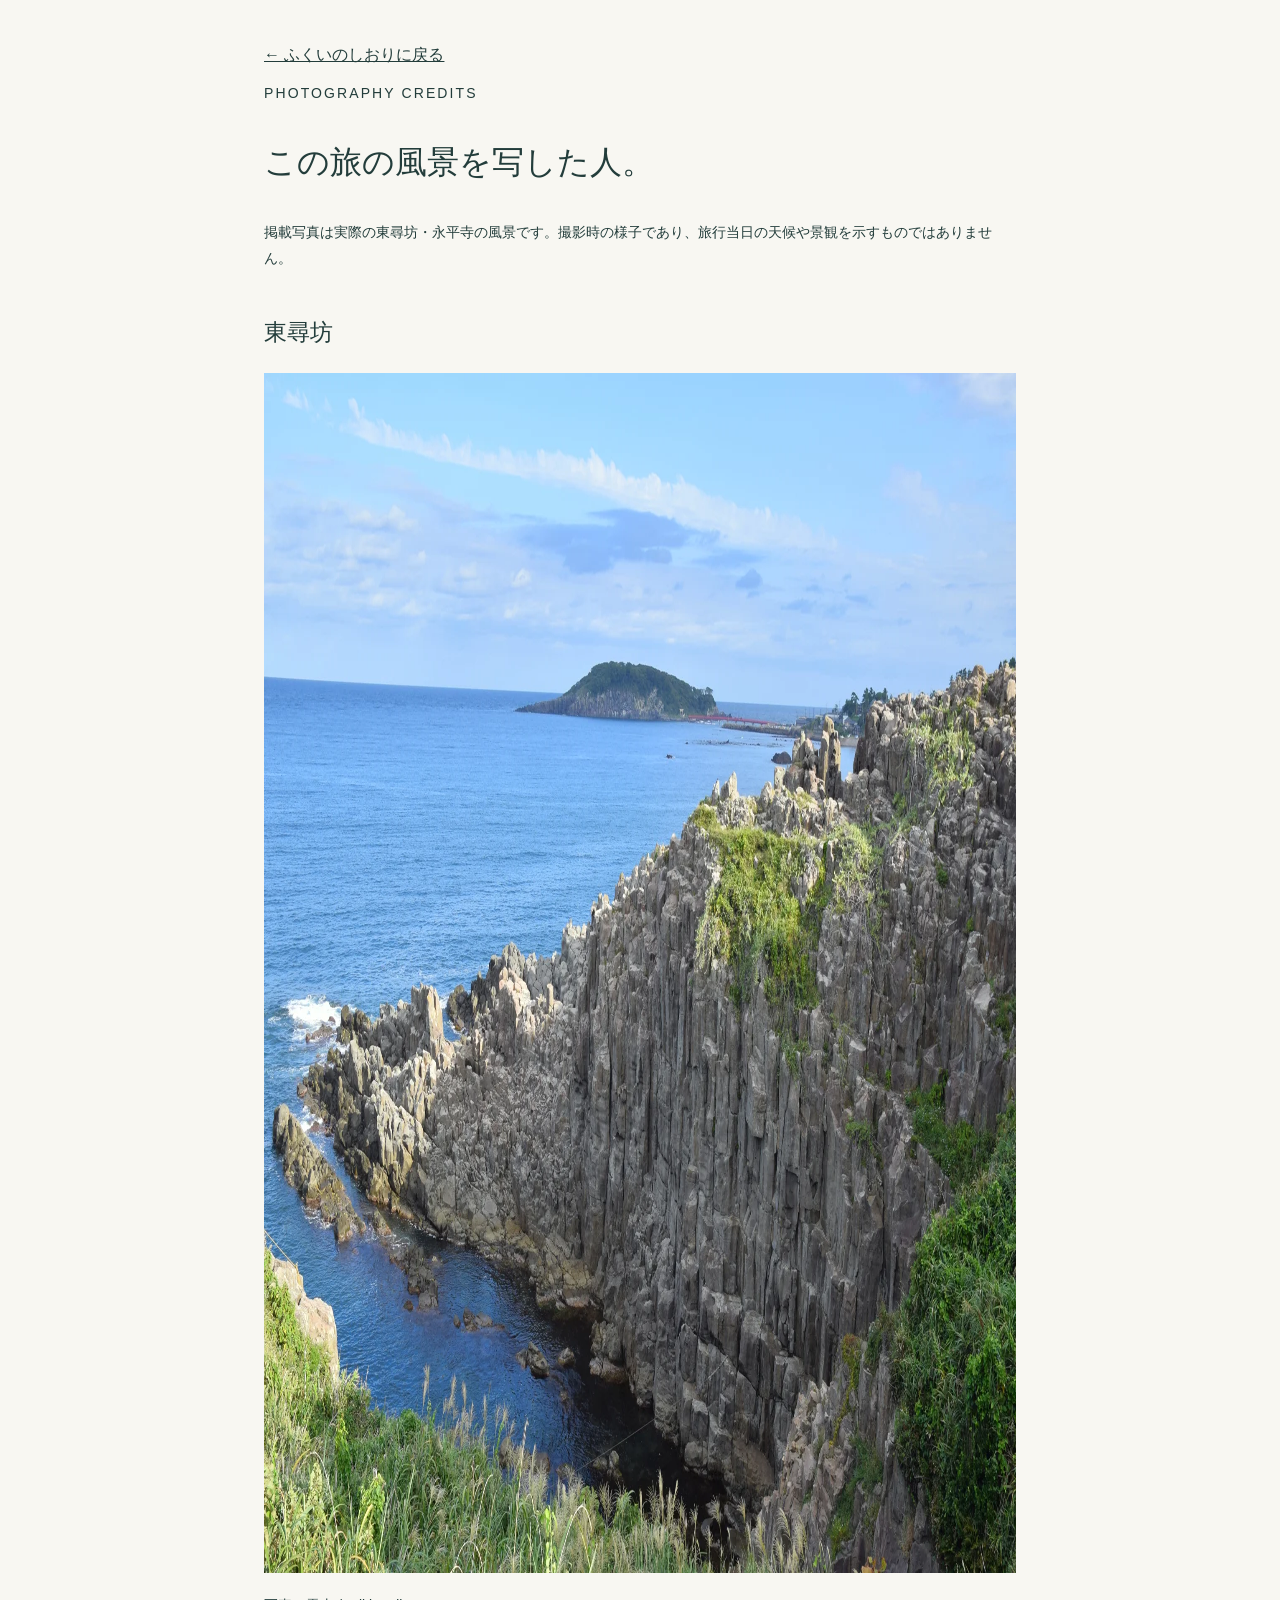
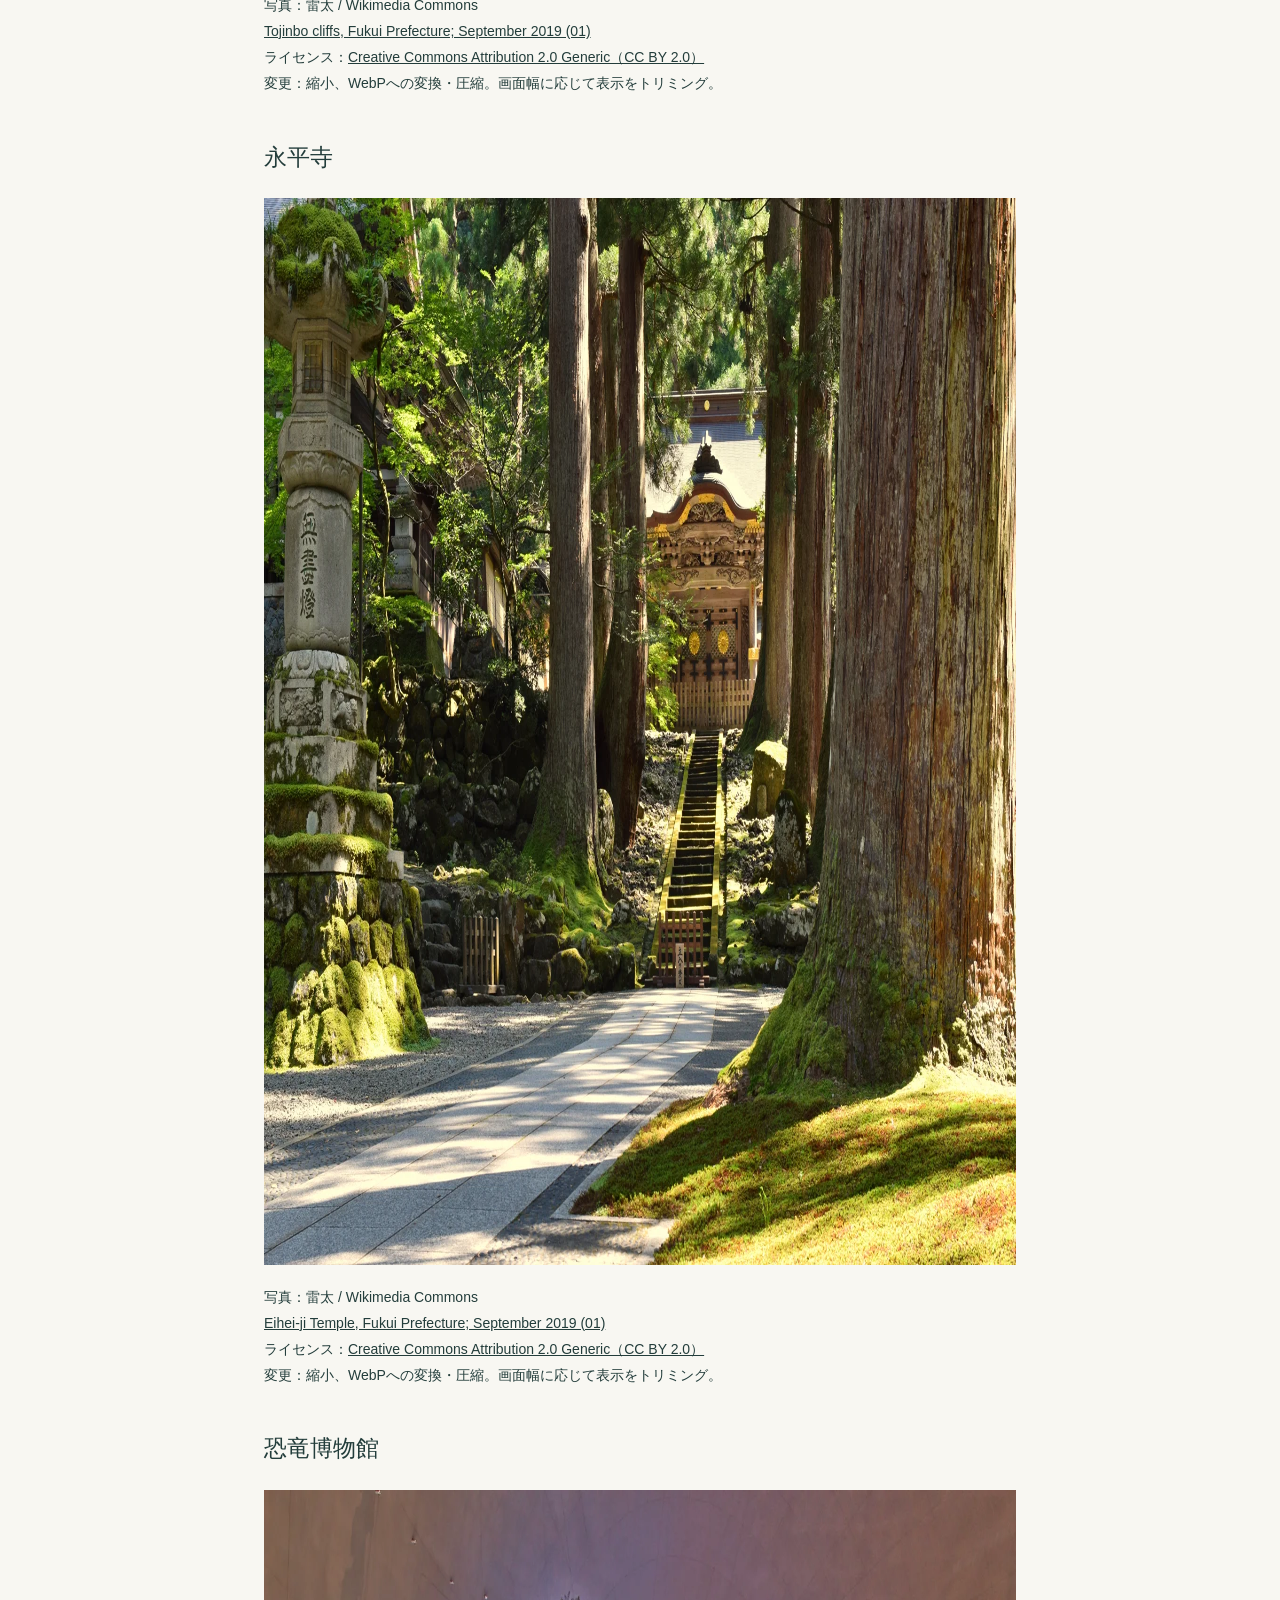
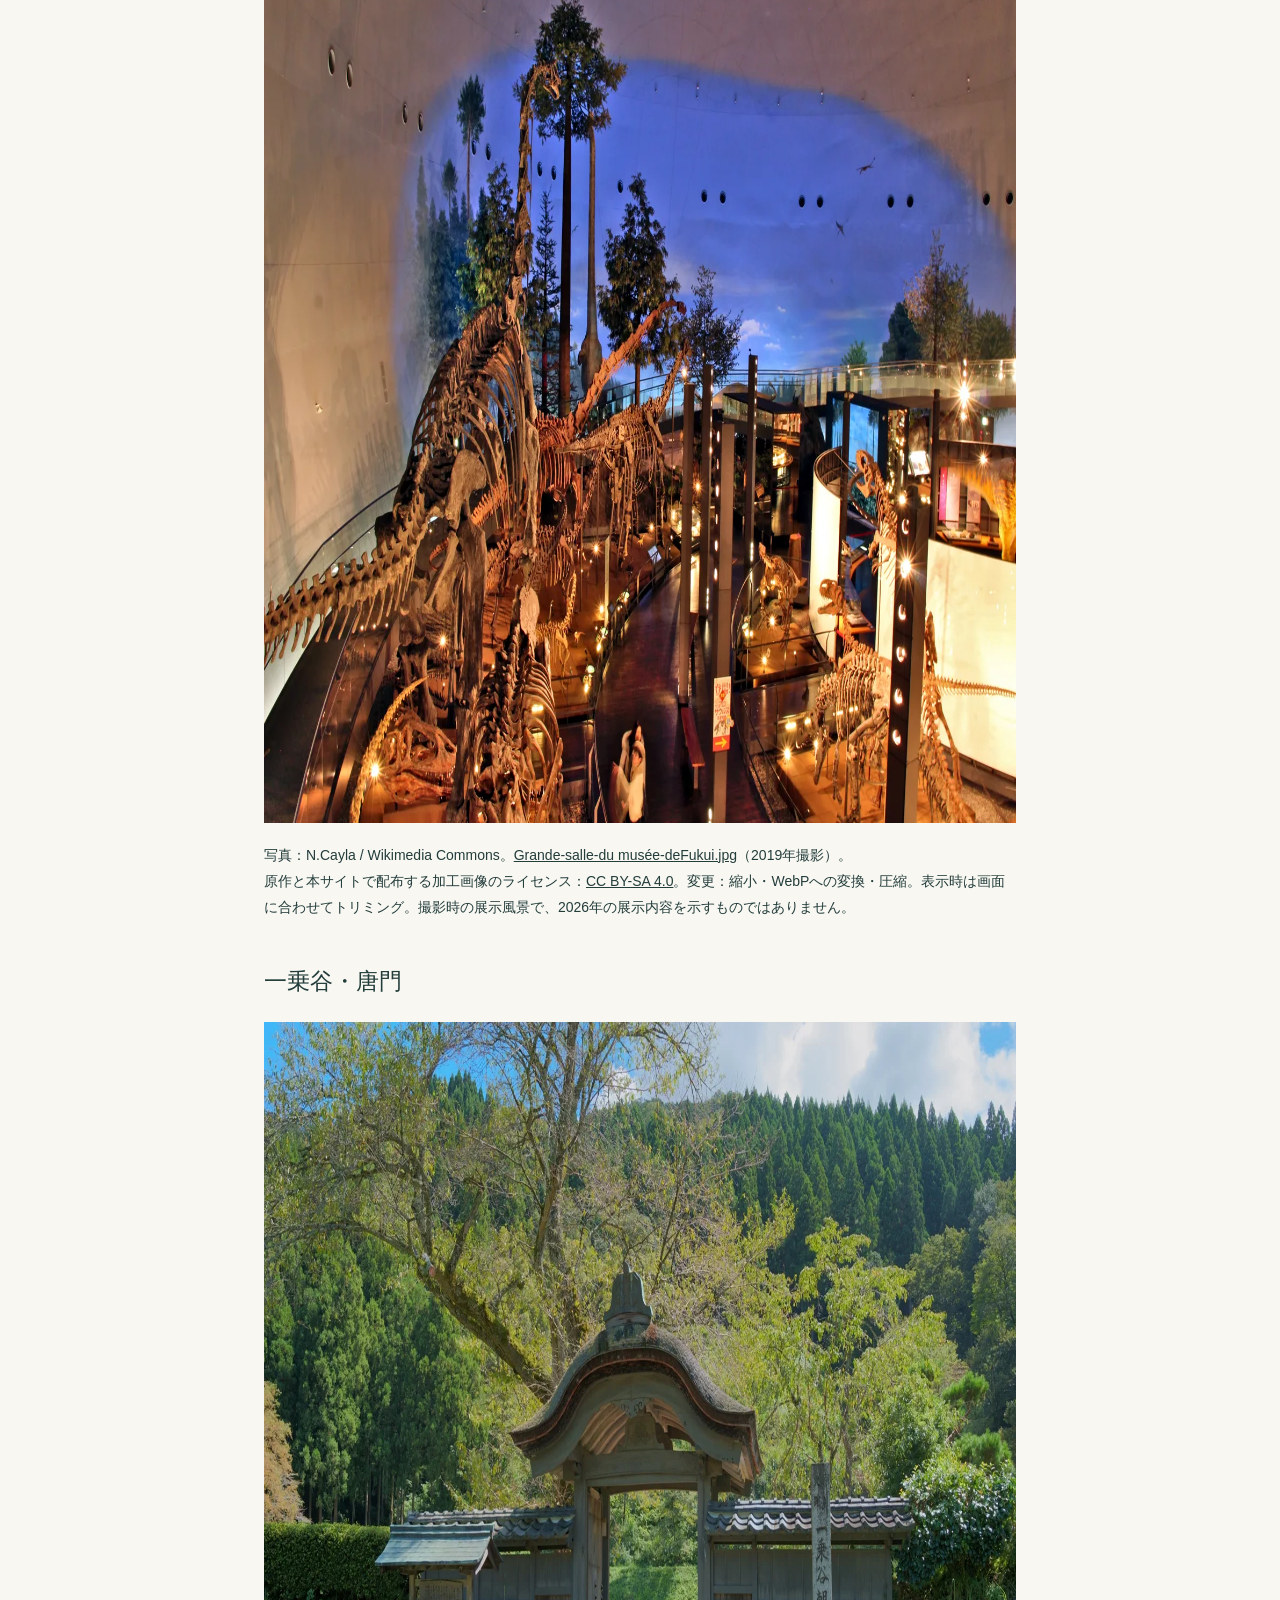
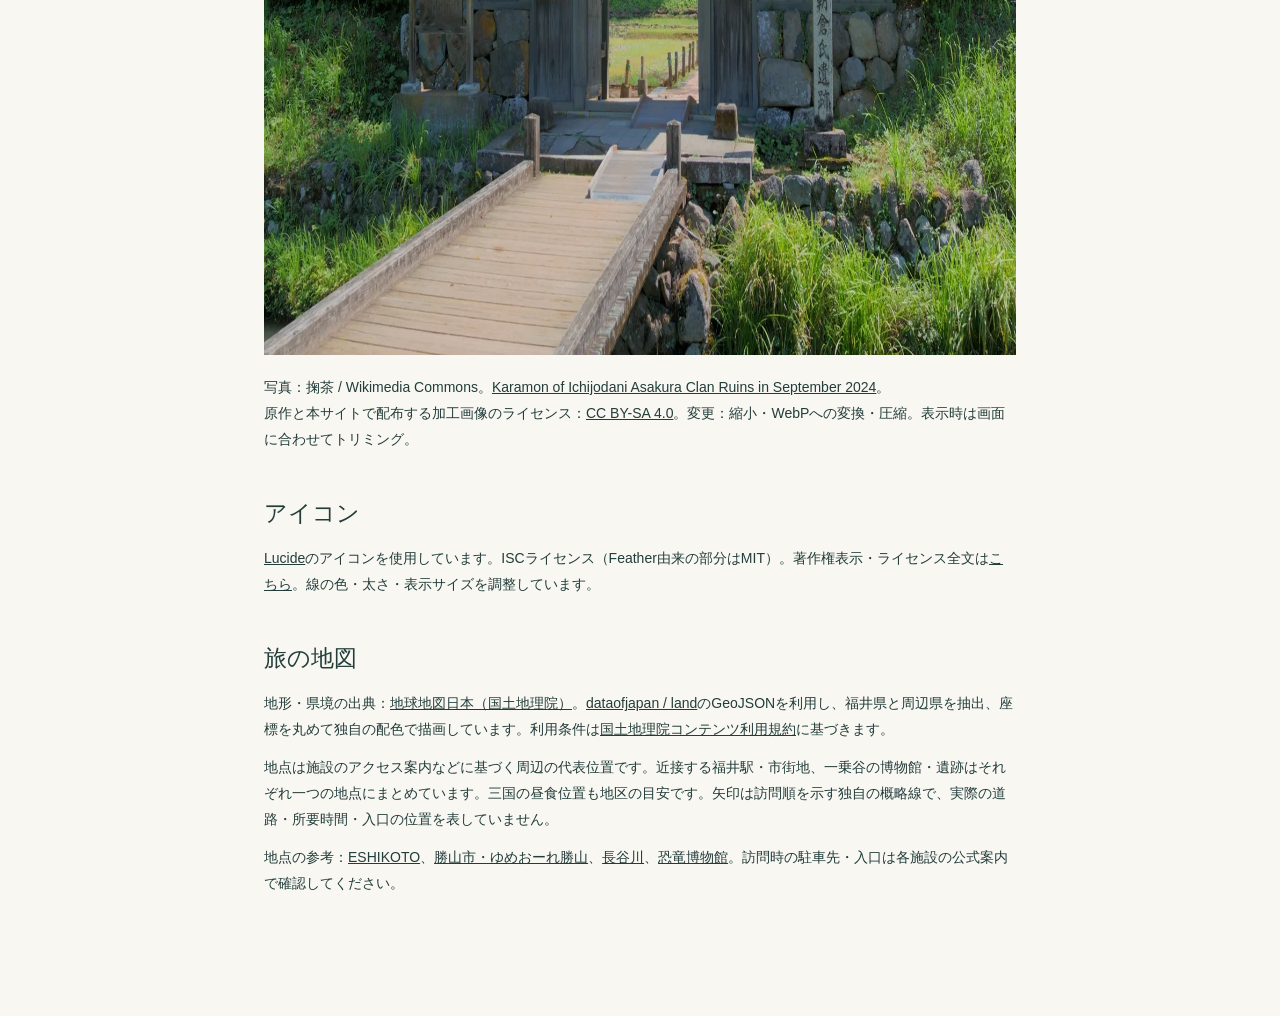
==== commit 610f93d0: "Redesign Fukui guide around visual chapters and progressive detail" ====
--- a/credits.html
+++ b/credits.html
@@ -1 +1 @@
-<!doctype html><html lang="ja"><head><meta charset="utf-8"><meta name="viewport" content="width=device-width, initial-scale=1"><meta name="robots" content="noindex,nofollow"><meta name="theme-color" content="#173f40"><title>写真のクレジット｜ふくいのしおり</title><link rel="stylesheet" href="style.css"><link rel="icon" href="assets/icon-192.png"></head><body><main class="credits-main"><a href="./">← ふくいのしおりに戻る</a><p class="eyebrow">PHOTOGRAPHY CREDITS</p><h1>この旅の風景を写した人。</h1><p>掲載写真は実際の東尋坊・永平寺の風景です。撮影時の様子であり、旅行当日の天候や景観を示すものではありません。</p><h2>東尋坊</h2><img src="assets/tojinbo.webp" alt="日本海に面する東尋坊の断崖" width="1800" height="1200"><p>写真：雷太 / Wikimedia Commons<br><a href="https://commons.wikimedia.org/wiki/File:Tojinbo_cliffs,_Fukui_Prefecture;_September_2019_(01).jpg" target="_blank" rel="noopener noreferrer">Tojinbo cliffs, Fukui Prefecture; September 2019 (01)</a><br>ライセンス：<a href="https://creativecommons.org/licenses/by/2.0/" target="_blank" rel="noopener noreferrer">Creative Commons Attribution 2.0 Generic（CC BY 2.0）</a><br>変更：縮小、WebPへの変換・圧縮。画面幅に応じて表示をトリミング。</p><h2>永平寺</h2><img src="assets/eiheiji.webp" alt="緑の杉木立と永平寺" width="1600" height="1067" loading="lazy"><p>写真：雷太 / Wikimedia Commons<br><a href="https://commons.wikimedia.org/wiki/File:Eihei-ji_Temple,_Fukui_Prefecture;_September_2019_(01).jpg" target="_blank" rel="noopener noreferrer">Eihei-ji Temple, Fukui Prefecture; September 2019 (01)</a><br>ライセンス：<a href="https://creativecommons.org/licenses/by/2.0/" target="_blank" rel="noopener noreferrer">Creative Commons Attribution 2.0 Generic（CC BY 2.0）</a><br>変更：縮小、WebPへの変換・圧縮。画面幅に応じて表示をトリミング。</p><h2 id="map-credits">旅の地図</h2><p>地形・県境の出典：<a href="https://www.gsi.go.jp/kankyochiri/gm_jpn.html" target="_blank" rel="noopener noreferrer">地球地図日本（国土地理院）</a>。<a href="https://github.com/dataofjapan/land" target="_blank" rel="noopener noreferrer">dataofjapan / land</a>のGeoJSONを利用し、福井県と周辺県を抽出、座標を丸めて独自の配色で描画しています。利用条件は<a href="https://www.gsi.go.jp/kikakuchousei/kikakuchousei40182.html" target="_blank" rel="noopener noreferrer">国土地理院コンテンツ利用規約</a>に基づきます。</p><p>地点は施設のアクセス案内などに基づく周辺の代表位置です。近接する福井駅・市街地、一乗谷の博物館・遺跡はそれぞれ一つの地点にまとめています。三国の昼食位置も地区の目安です。矢印は訪問順を示す独自の概略線で、実際の道路・所要時間・入口の位置を表していません。</p><p>地点の参考：<a href="https://www.eshikoto.com/ja/visit">ESHIKOTO</a>、<a href="https://www.city.katsuyama.fukui.jp/map/yumeore.html">勝山市・ゆめおーれ勝山</a>、<a href="https://www.awara-hasegawa.com/access/">長谷川</a>、<a href="https://www.dinosaur.pref.fukui.jp/guide/access.html">恐竜博物館</a>。訪問時の駐車先・入口は各施設の公式案内で確認してください。</p></main></body></html>
+<!doctype html><html lang="ja"><head><meta charset="utf-8"><meta name="viewport" content="width=device-width, initial-scale=1"><meta name="robots" content="noindex,nofollow"><meta name="theme-color" content="#173f40"><title>写真のクレジット｜ふくいのしおり</title><link rel="stylesheet" href="style.css"><link rel="icon" href="assets/icon-192.png"></head><body><main class="credits-main"><a href="./">← ふくいのしおりに戻る</a><p class="eyebrow">PHOTOGRAPHY CREDITS</p><h1>この旅の風景を写した人。</h1><p>掲載写真は実際の東尋坊・永平寺の風景です。撮影時の様子であり、旅行当日の天候や景観を示すものではありません。</p><h2>東尋坊</h2><img src="assets/tojinbo.webp" alt="日本海に面する東尋坊の断崖" width="1800" height="1200"><p>写真：雷太 / Wikimedia Commons<br><a href="https://commons.wikimedia.org/wiki/File:Tojinbo_cliffs,_Fukui_Prefecture;_September_2019_(01).jpg" target="_blank" rel="noopener noreferrer">Tojinbo cliffs, Fukui Prefecture; September 2019 (01)</a><br>ライセンス：<a href="https://creativecommons.org/licenses/by/2.0/" target="_blank" rel="noopener noreferrer">Creative Commons Attribution 2.0 Generic（CC BY 2.0）</a><br>変更：縮小、WebPへの変換・圧縮。画面幅に応じて表示をトリミング。</p><h2>永平寺</h2><img src="assets/eiheiji.webp" alt="緑の杉木立と永平寺" width="1600" height="1067" loading="lazy"><p>写真：雷太 / Wikimedia Commons<br><a href="https://commons.wikimedia.org/wiki/File:Eihei-ji_Temple,_Fukui_Prefecture;_September_2019_(01).jpg" target="_blank" rel="noopener noreferrer">Eihei-ji Temple, Fukui Prefecture; September 2019 (01)</a><br>ライセンス：<a href="https://creativecommons.org/licenses/by/2.0/" target="_blank" rel="noopener noreferrer">Creative Commons Attribution 2.0 Generic（CC BY 2.0）</a><br>変更：縮小、WebPへの変換・圧縮。画面幅に応じて表示をトリミング。</p><h2>恐竜博物館</h2><img src="assets/dinosaur.webp" alt="福井県立恐竜博物館の恐竜の全身骨格が並ぶ展示室" width="1400" height="933" loading="lazy"><p>写真：N.Cayla / Wikimedia Commons。<a href="https://commons.wikimedia.org/wiki/File:Grande-salle-du_mus%C3%A9e-deFukui.jpg" target="_blank" rel="noopener noreferrer">Grande-salle-du musée-deFukui.jpg</a>（2019年撮影）。<br>原作と本サイトで配布する加工画像のライセンス：<a href="https://creativecommons.org/licenses/by-sa/4.0/" target="_blank" rel="noopener noreferrer">CC BY-SA 4.0</a>。変更：縮小・WebPへの変換・圧縮。表示時は画面に合わせてトリミング。撮影時の展示風景で、2026年の展示内容を示すものではありません。</p><h2>一乗谷・唐門</h2><img src="assets/ichijodani.webp" alt="緑に囲まれた一乗谷朝倉氏遺跡の唐門" width="1400" height="933" loading="lazy"><p>写真：掬茶 / Wikimedia Commons。<a href="https://commons.wikimedia.org/wiki/File:Karamon_of_Ichijodani_Asakura_Clan_Ruins_in_September_2024.jpg" target="_blank" rel="noopener noreferrer">Karamon of Ichijodani Asakura Clan Ruins in September 2024</a>。<br>原作と本サイトで配布する加工画像のライセンス：<a href="https://creativecommons.org/licenses/by-sa/4.0/" target="_blank" rel="noopener noreferrer">CC BY-SA 4.0</a>。変更：縮小・WebPへの変換・圧縮。表示時は画面に合わせてトリミング。</p><h2>アイコン</h2><p><a href="https://lucide.dev/">Lucide</a>のアイコンを使用しています。ISCライセンス（Feather由来の部分はMIT）。著作権表示・ライセンス全文は<a href="assets/icons/LICENSE">こちら</a>。線の色・太さ・表示サイズを調整しています。</p><h2 id="map-credits">旅の地図</h2><p>地形・県境の出典：<a href="https://www.gsi.go.jp/kankyochiri/gm_jpn.html" target="_blank" rel="noopener noreferrer">地球地図日本（国土地理院）</a>。<a href="https://github.com/dataofjapan/land" target="_blank" rel="noopener noreferrer">dataofjapan / land</a>のGeoJSONを利用し、福井県と周辺県を抽出、座標を丸めて独自の配色で描画しています。利用条件は<a href="https://www.gsi.go.jp/kikakuchousei/kikakuchousei40182.html" target="_blank" rel="noopener noreferrer">国土地理院コンテンツ利用規約</a>に基づきます。</p><p>地点は施設のアクセス案内などに基づく周辺の代表位置です。近接する福井駅・市街地、一乗谷の博物館・遺跡はそれぞれ一つの地点にまとめています。三国の昼食位置も地区の目安です。矢印は訪問順を示す独自の概略線で、実際の道路・所要時間・入口の位置を表していません。</p><p>地点の参考：<a href="https://www.eshikoto.com/ja/visit">ESHIKOTO</a>、<a href="https://www.city.katsuyama.fukui.jp/map/yumeore.html">勝山市・ゆめおーれ勝山</a>、<a href="https://www.awara-hasegawa.com/access/">長谷川</a>、<a href="https://www.dinosaur.pref.fukui.jp/guide/access.html">恐竜博物館</a>。訪問時の駐車先・入口は各施設の公式案内で確認してください。</p></main></body></html>
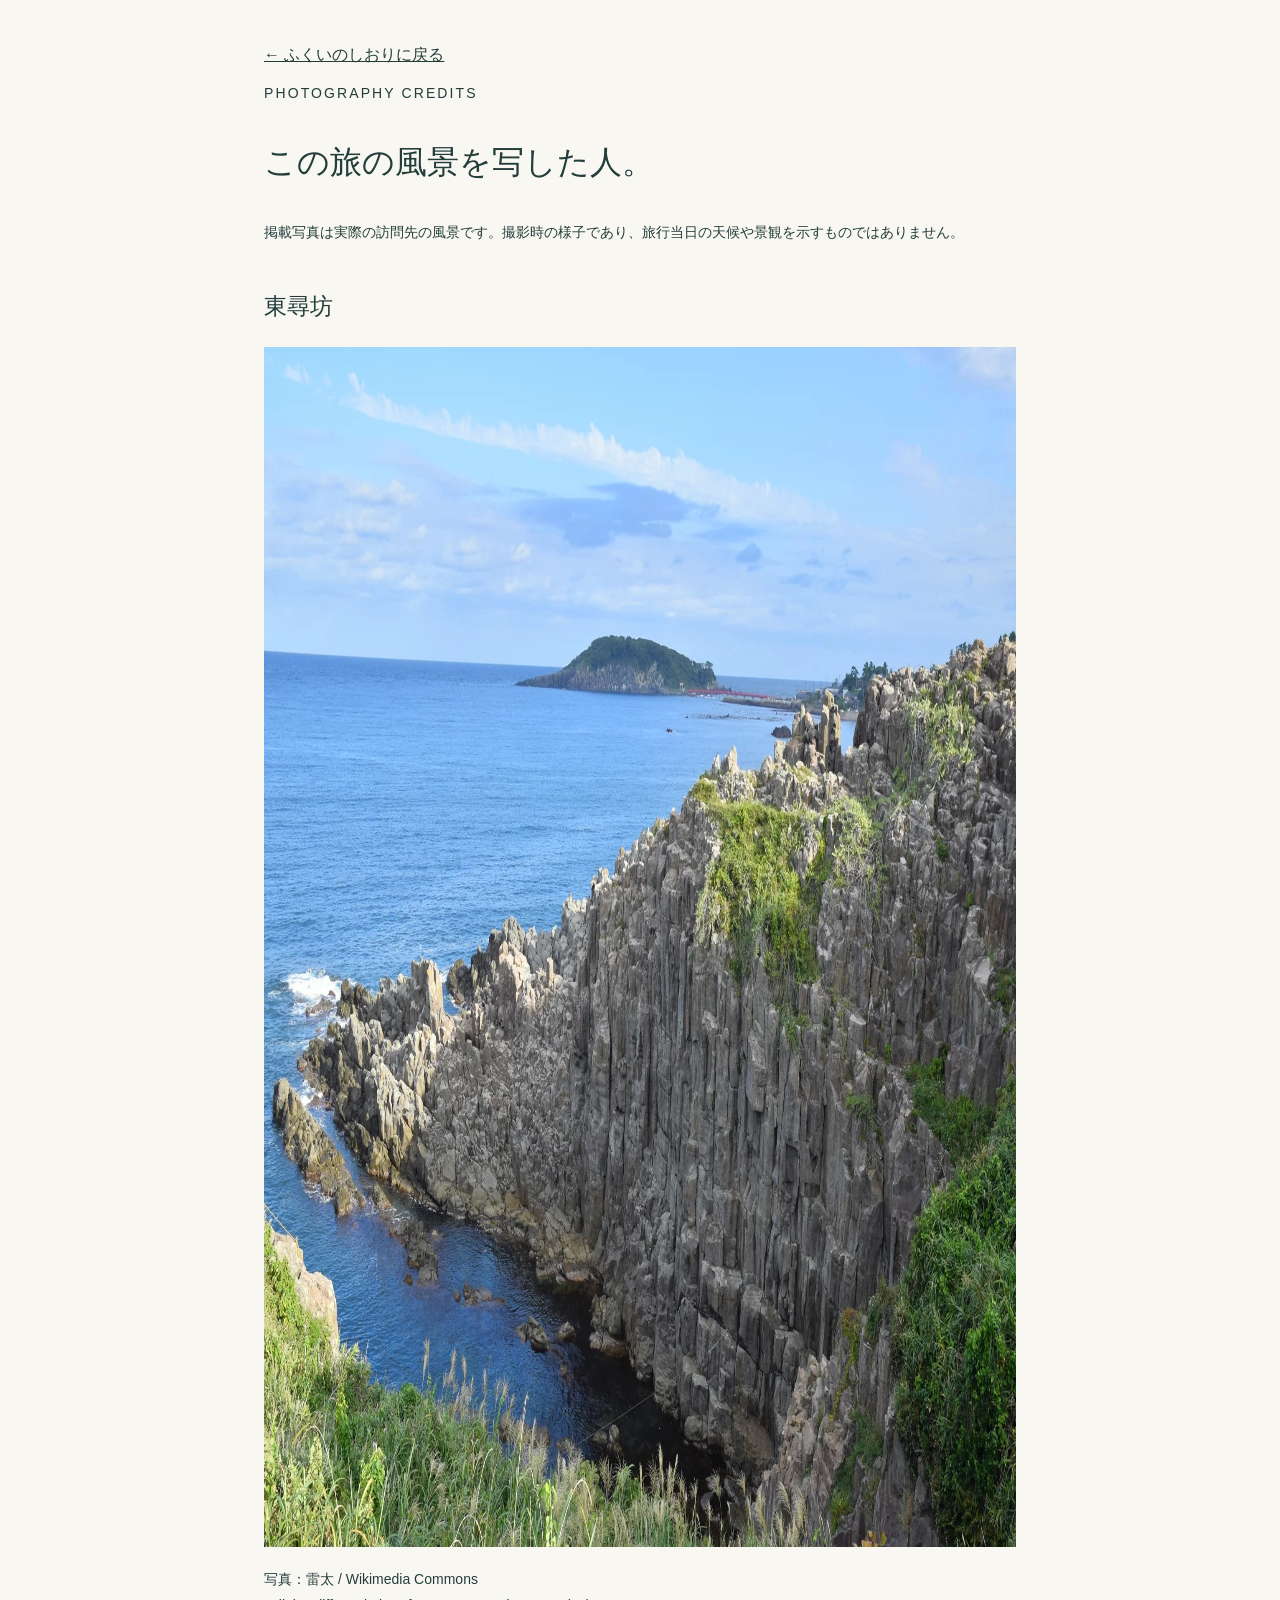
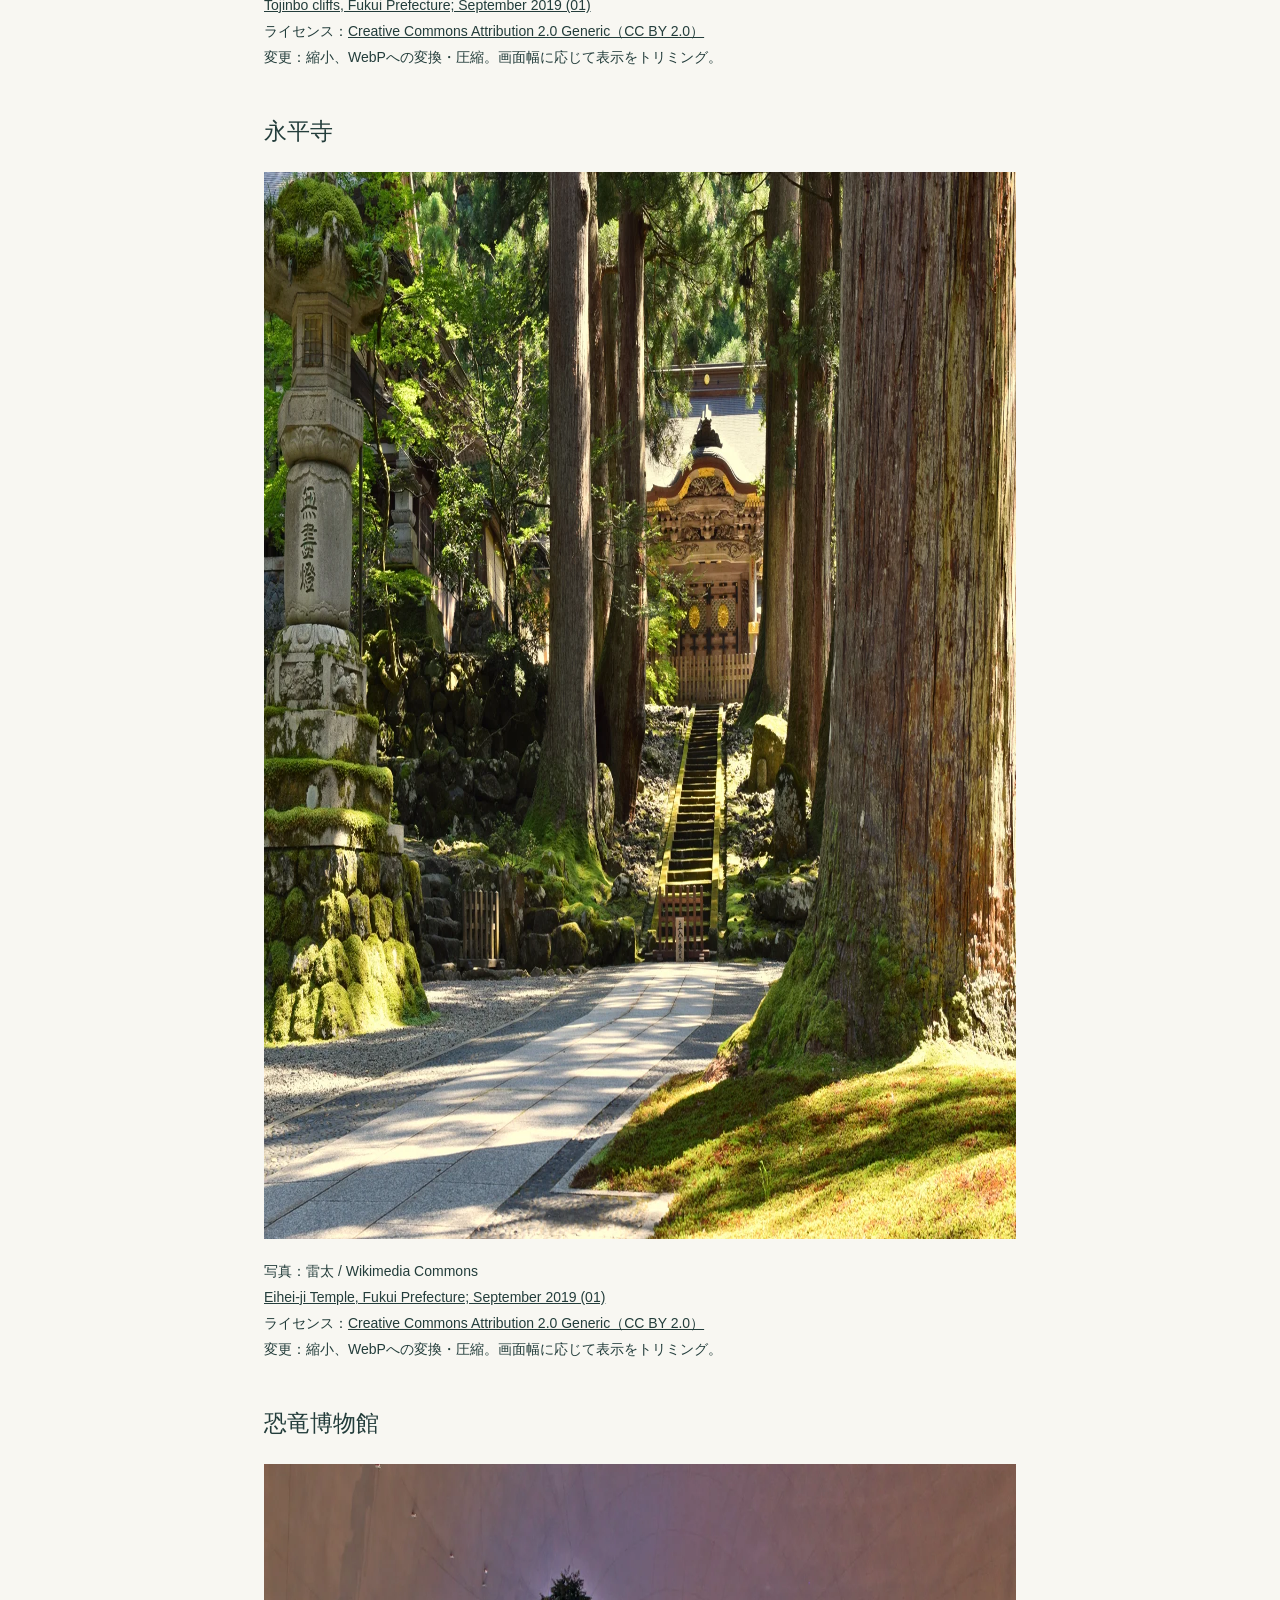
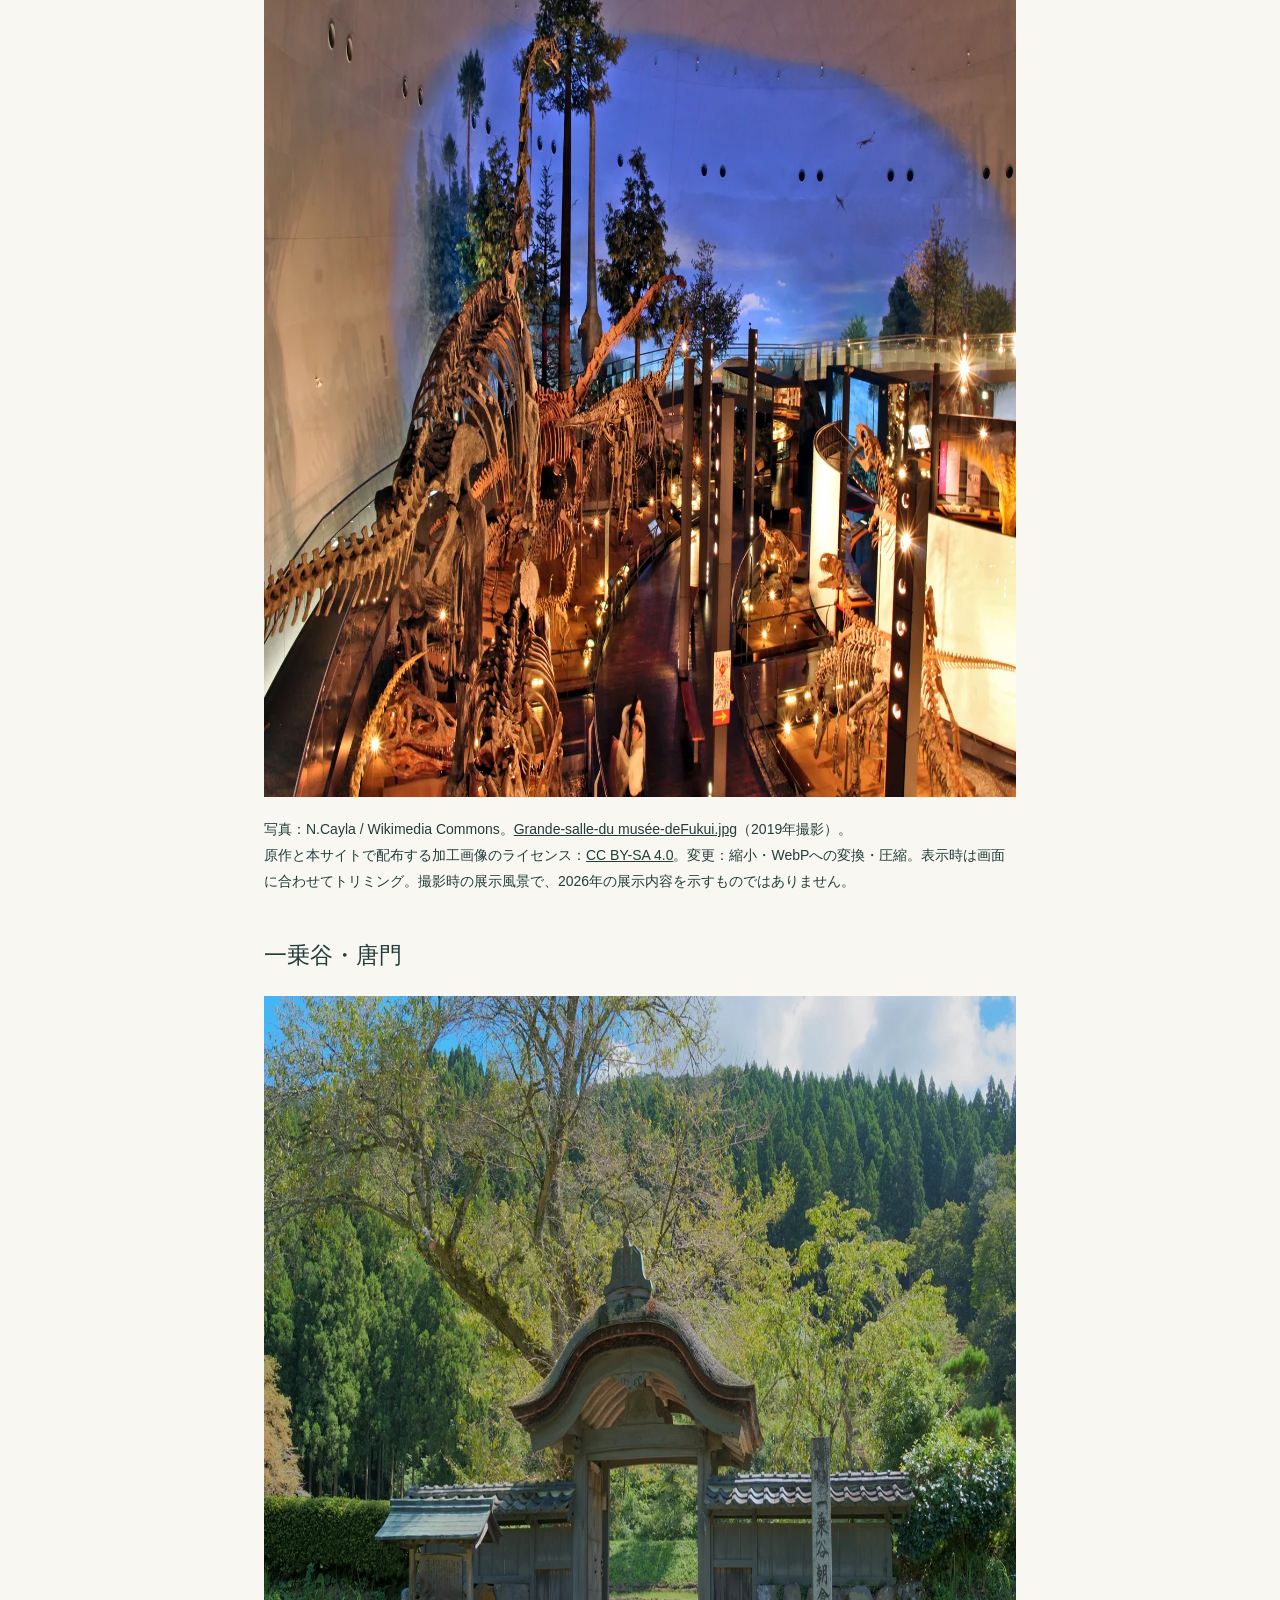
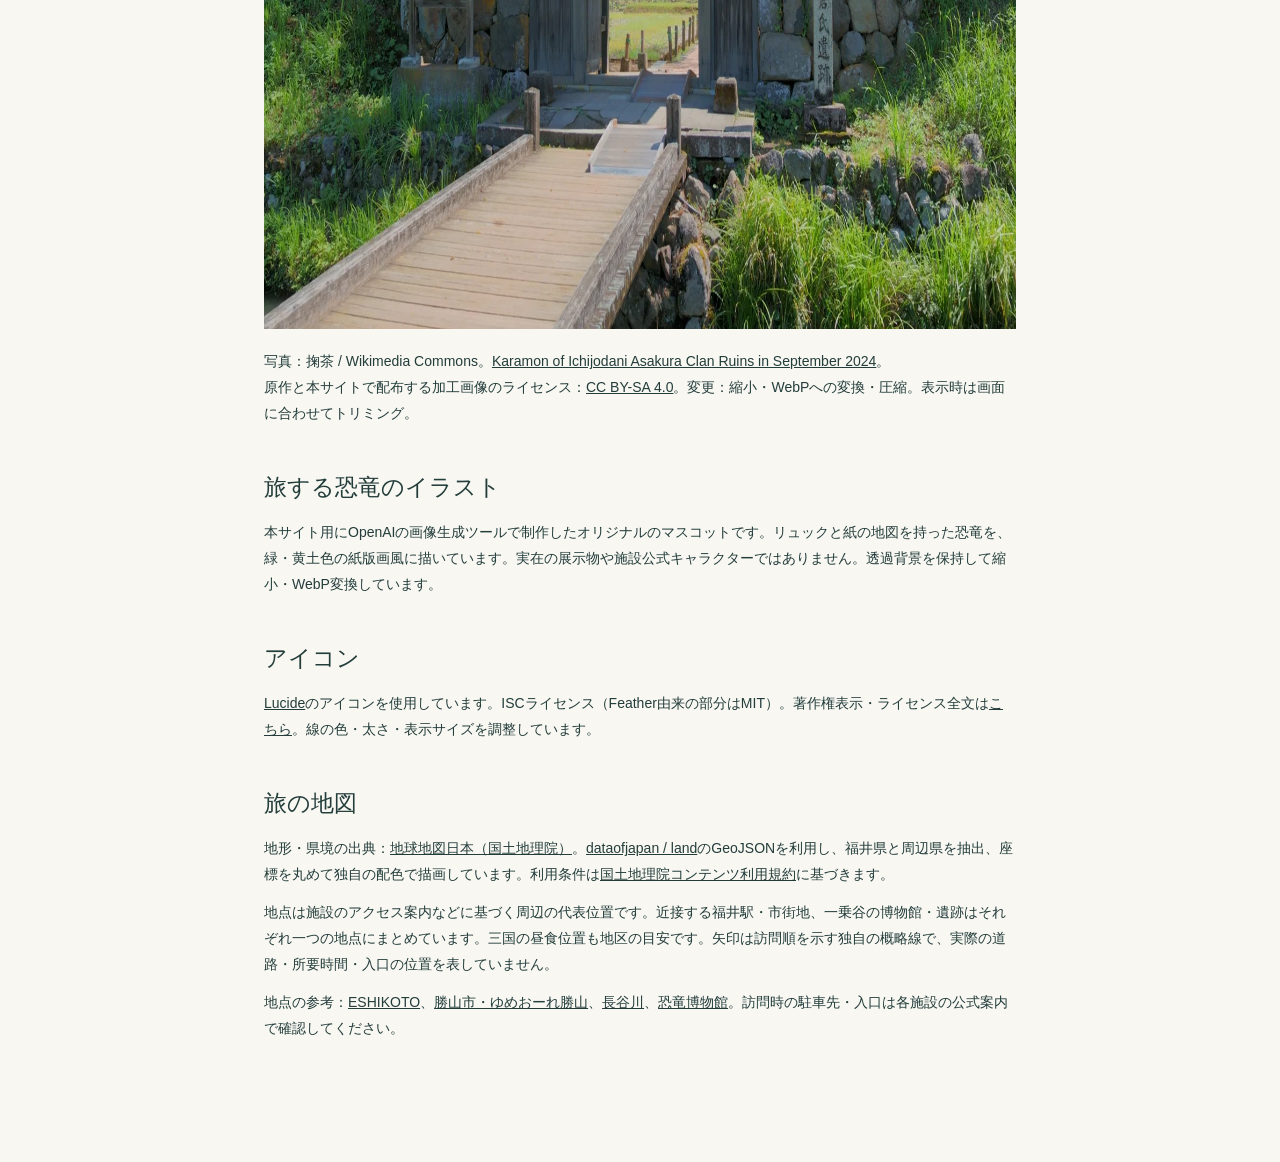
==== commit b59aac09: "Add a playful photo map, journey preview and souvenir details" ====
--- a/credits.html
+++ b/credits.html
@@ -1 +1 @@
-<!doctype html><html lang="ja"><head><meta charset="utf-8"><meta name="viewport" content="width=device-width, initial-scale=1"><meta name="robots" content="noindex,nofollow"><meta name="theme-color" content="#173f40"><title>写真のクレジット｜ふくいのしおり</title><link rel="stylesheet" href="style.css"><link rel="icon" href="assets/icon-192.png"></head><body><main class="credits-main"><a href="./">← ふくいのしおりに戻る</a><p class="eyebrow">PHOTOGRAPHY CREDITS</p><h1>この旅の風景を写した人。</h1><p>掲載写真は実際の東尋坊・永平寺の風景です。撮影時の様子であり、旅行当日の天候や景観を示すものではありません。</p><h2>東尋坊</h2><img src="assets/tojinbo.webp" alt="日本海に面する東尋坊の断崖" width="1800" height="1200"><p>写真：雷太 / Wikimedia Commons<br><a href="https://commons.wikimedia.org/wiki/File:Tojinbo_cliffs,_Fukui_Prefecture;_September_2019_(01).jpg" target="_blank" rel="noopener noreferrer">Tojinbo cliffs, Fukui Prefecture; September 2019 (01)</a><br>ライセンス：<a href="https://creativecommons.org/licenses/by/2.0/" target="_blank" rel="noopener noreferrer">Creative Commons Attribution 2.0 Generic（CC BY 2.0）</a><br>変更：縮小、WebPへの変換・圧縮。画面幅に応じて表示をトリミング。</p><h2>永平寺</h2><img src="assets/eiheiji.webp" alt="緑の杉木立と永平寺" width="1600" height="1067" loading="lazy"><p>写真：雷太 / Wikimedia Commons<br><a href="https://commons.wikimedia.org/wiki/File:Eihei-ji_Temple,_Fukui_Prefecture;_September_2019_(01).jpg" target="_blank" rel="noopener noreferrer">Eihei-ji Temple, Fukui Prefecture; September 2019 (01)</a><br>ライセンス：<a href="https://creativecommons.org/licenses/by/2.0/" target="_blank" rel="noopener noreferrer">Creative Commons Attribution 2.0 Generic（CC BY 2.0）</a><br>変更：縮小、WebPへの変換・圧縮。画面幅に応じて表示をトリミング。</p><h2>恐竜博物館</h2><img src="assets/dinosaur.webp" alt="福井県立恐竜博物館の恐竜の全身骨格が並ぶ展示室" width="1400" height="933" loading="lazy"><p>写真：N.Cayla / Wikimedia Commons。<a href="https://commons.wikimedia.org/wiki/File:Grande-salle-du_mus%C3%A9e-deFukui.jpg" target="_blank" rel="noopener noreferrer">Grande-salle-du musée-deFukui.jpg</a>（2019年撮影）。<br>原作と本サイトで配布する加工画像のライセンス：<a href="https://creativecommons.org/licenses/by-sa/4.0/" target="_blank" rel="noopener noreferrer">CC BY-SA 4.0</a>。変更：縮小・WebPへの変換・圧縮。表示時は画面に合わせてトリミング。撮影時の展示風景で、2026年の展示内容を示すものではありません。</p><h2>一乗谷・唐門</h2><img src="assets/ichijodani.webp" alt="緑に囲まれた一乗谷朝倉氏遺跡の唐門" width="1400" height="933" loading="lazy"><p>写真：掬茶 / Wikimedia Commons。<a href="https://commons.wikimedia.org/wiki/File:Karamon_of_Ichijodani_Asakura_Clan_Ruins_in_September_2024.jpg" target="_blank" rel="noopener noreferrer">Karamon of Ichijodani Asakura Clan Ruins in September 2024</a>。<br>原作と本サイトで配布する加工画像のライセンス：<a href="https://creativecommons.org/licenses/by-sa/4.0/" target="_blank" rel="noopener noreferrer">CC BY-SA 4.0</a>。変更：縮小・WebPへの変換・圧縮。表示時は画面に合わせてトリミング。</p><h2>アイコン</h2><p><a href="https://lucide.dev/">Lucide</a>のアイコンを使用しています。ISCライセンス（Feather由来の部分はMIT）。著作権表示・ライセンス全文は<a href="assets/icons/LICENSE">こちら</a>。線の色・太さ・表示サイズを調整しています。</p><h2 id="map-credits">旅の地図</h2><p>地形・県境の出典：<a href="https://www.gsi.go.jp/kankyochiri/gm_jpn.html" target="_blank" rel="noopener noreferrer">地球地図日本（国土地理院）</a>。<a href="https://github.com/dataofjapan/land" target="_blank" rel="noopener noreferrer">dataofjapan / land</a>のGeoJSONを利用し、福井県と周辺県を抽出、座標を丸めて独自の配色で描画しています。利用条件は<a href="https://www.gsi.go.jp/kikakuchousei/kikakuchousei40182.html" target="_blank" rel="noopener noreferrer">国土地理院コンテンツ利用規約</a>に基づきます。</p><p>地点は施設のアクセス案内などに基づく周辺の代表位置です。近接する福井駅・市街地、一乗谷の博物館・遺跡はそれぞれ一つの地点にまとめています。三国の昼食位置も地区の目安です。矢印は訪問順を示す独自の概略線で、実際の道路・所要時間・入口の位置を表していません。</p><p>地点の参考：<a href="https://www.eshikoto.com/ja/visit">ESHIKOTO</a>、<a href="https://www.city.katsuyama.fukui.jp/map/yumeore.html">勝山市・ゆめおーれ勝山</a>、<a href="https://www.awara-hasegawa.com/access/">長谷川</a>、<a href="https://www.dinosaur.pref.fukui.jp/guide/access.html">恐竜博物館</a>。訪問時の駐車先・入口は各施設の公式案内で確認してください。</p></main></body></html>
+<!doctype html><html lang="ja"><head><meta charset="utf-8"><meta name="viewport" content="width=device-width, initial-scale=1"><meta name="robots" content="noindex,nofollow"><meta name="theme-color" content="#173f40"><title>写真のクレジット｜ふくいのしおり</title><link rel="stylesheet" href="style.css"><link rel="icon" href="assets/icon-192.png"></head><body><main class="credits-main"><a href="./">← ふくいのしおりに戻る</a><p class="eyebrow">PHOTOGRAPHY CREDITS</p><h1>この旅の風景を写した人。</h1><p>掲載写真は実際の訪問先の風景です。撮影時の様子であり、旅行当日の天候や景観を示すものではありません。</p><h2>東尋坊</h2><img src="assets/tojinbo.webp" alt="日本海に面する東尋坊の断崖" width="1800" height="1200"><p>写真：雷太 / Wikimedia Commons<br><a href="https://commons.wikimedia.org/wiki/File:Tojinbo_cliffs,_Fukui_Prefecture;_September_2019_(01).jpg" target="_blank" rel="noopener noreferrer">Tojinbo cliffs, Fukui Prefecture; September 2019 (01)</a><br>ライセンス：<a href="https://creativecommons.org/licenses/by/2.0/" target="_blank" rel="noopener noreferrer">Creative Commons Attribution 2.0 Generic（CC BY 2.0）</a><br>変更：縮小、WebPへの変換・圧縮。画面幅に応じて表示をトリミング。</p><h2>永平寺</h2><img src="assets/eiheiji.webp" alt="緑の杉木立と永平寺" width="1600" height="1067" loading="lazy"><p>写真：雷太 / Wikimedia Commons<br><a href="https://commons.wikimedia.org/wiki/File:Eihei-ji_Temple,_Fukui_Prefecture;_September_2019_(01).jpg" target="_blank" rel="noopener noreferrer">Eihei-ji Temple, Fukui Prefecture; September 2019 (01)</a><br>ライセンス：<a href="https://creativecommons.org/licenses/by/2.0/" target="_blank" rel="noopener noreferrer">Creative Commons Attribution 2.0 Generic（CC BY 2.0）</a><br>変更：縮小、WebPへの変換・圧縮。画面幅に応じて表示をトリミング。</p><h2>恐竜博物館</h2><img src="assets/dinosaur.webp" alt="福井県立恐竜博物館の恐竜の全身骨格が並ぶ展示室" width="1400" height="933" loading="lazy"><p>写真：N.Cayla / Wikimedia Commons。<a href="https://commons.wikimedia.org/wiki/File:Grande-salle-du_mus%C3%A9e-deFukui.jpg" target="_blank" rel="noopener noreferrer">Grande-salle-du musée-deFukui.jpg</a>（2019年撮影）。<br>原作と本サイトで配布する加工画像のライセンス：<a href="https://creativecommons.org/licenses/by-sa/4.0/" target="_blank" rel="noopener noreferrer">CC BY-SA 4.0</a>。変更：縮小・WebPへの変換・圧縮。表示時は画面に合わせてトリミング。撮影時の展示風景で、2026年の展示内容を示すものではありません。</p><h2>一乗谷・唐門</h2><img src="assets/ichijodani.webp" alt="緑に囲まれた一乗谷朝倉氏遺跡の唐門" width="1400" height="933" loading="lazy"><p>写真：掬茶 / Wikimedia Commons。<a href="https://commons.wikimedia.org/wiki/File:Karamon_of_Ichijodani_Asakura_Clan_Ruins_in_September_2024.jpg" target="_blank" rel="noopener noreferrer">Karamon of Ichijodani Asakura Clan Ruins in September 2024</a>。<br>原作と本サイトで配布する加工画像のライセンス：<a href="https://creativecommons.org/licenses/by-sa/4.0/" target="_blank" rel="noopener noreferrer">CC BY-SA 4.0</a>。変更：縮小・WebPへの変換・圧縮。表示時は画面に合わせてトリミング。</p><h2>旅する恐竜のイラスト</h2><p>本サイト用にOpenAIの画像生成ツールで制作したオリジナルのマスコットです。リュックと紙の地図を持った恐竜を、緑・黄土色の紙版画風に描いています。実在の展示物や施設公式キャラクターではありません。透過背景を保持して縮小・WebP変換しています。</p><h2>アイコン</h2><p><a href="https://lucide.dev/">Lucide</a>のアイコンを使用しています。ISCライセンス（Feather由来の部分はMIT）。著作権表示・ライセンス全文は<a href="assets/icons/LICENSE">こちら</a>。線の色・太さ・表示サイズを調整しています。</p><h2 id="map-credits">旅の地図</h2><p>地形・県境の出典：<a href="https://www.gsi.go.jp/kankyochiri/gm_jpn.html" target="_blank" rel="noopener noreferrer">地球地図日本（国土地理院）</a>。<a href="https://github.com/dataofjapan/land" target="_blank" rel="noopener noreferrer">dataofjapan / land</a>のGeoJSONを利用し、福井県と周辺県を抽出、座標を丸めて独自の配色で描画しています。利用条件は<a href="https://www.gsi.go.jp/kikakuchousei/kikakuchousei40182.html" target="_blank" rel="noopener noreferrer">国土地理院コンテンツ利用規約</a>に基づきます。</p><p>地点は施設のアクセス案内などに基づく周辺の代表位置です。近接する福井駅・市街地、一乗谷の博物館・遺跡はそれぞれ一つの地点にまとめています。三国の昼食位置も地区の目安です。矢印は訪問順を示す独自の概略線で、実際の道路・所要時間・入口の位置を表していません。</p><p>地点の参考：<a href="https://www.eshikoto.com/ja/visit">ESHIKOTO</a>、<a href="https://www.city.katsuyama.fukui.jp/map/yumeore.html">勝山市・ゆめおーれ勝山</a>、<a href="https://www.awara-hasegawa.com/access/">長谷川</a>、<a href="https://www.dinosaur.pref.fukui.jp/guide/access.html">恐竜博物館</a>。訪問時の駐車先・入口は各施設の公式案内で確認してください。</p></main></body></html>
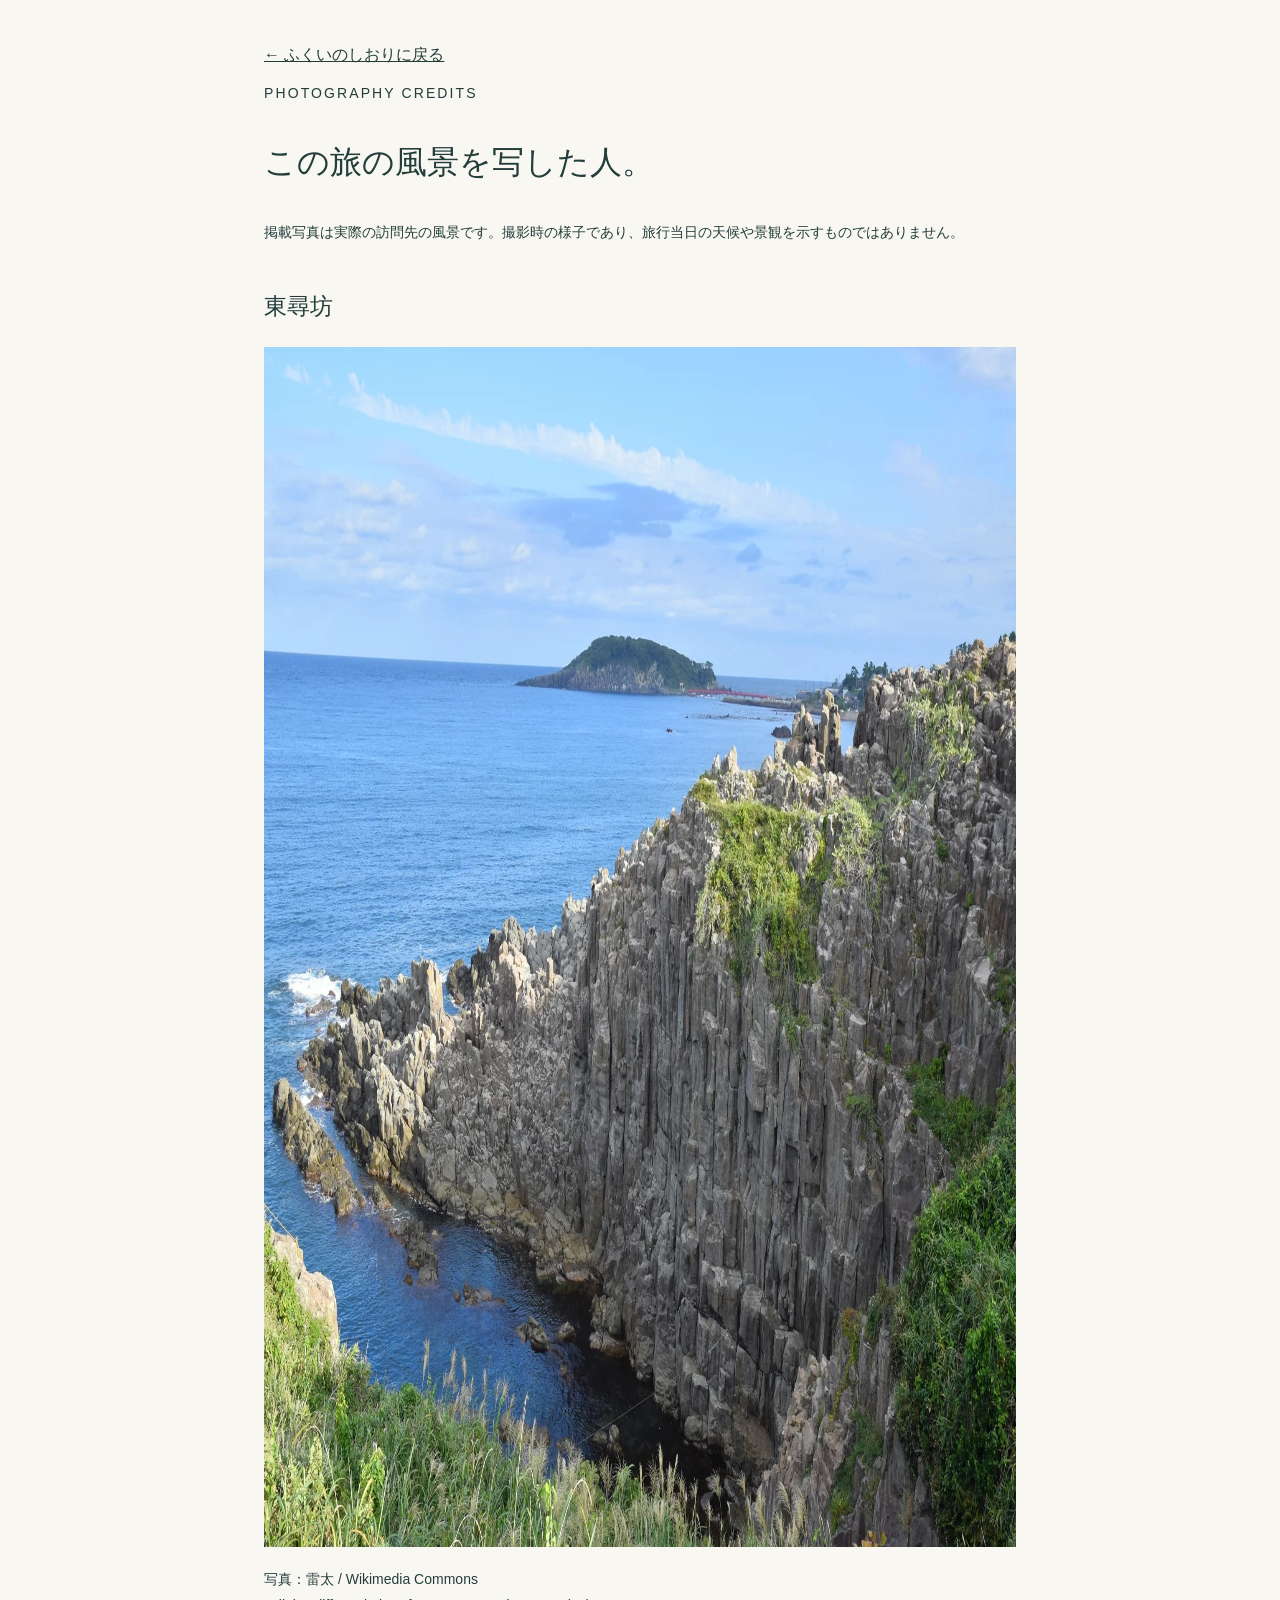
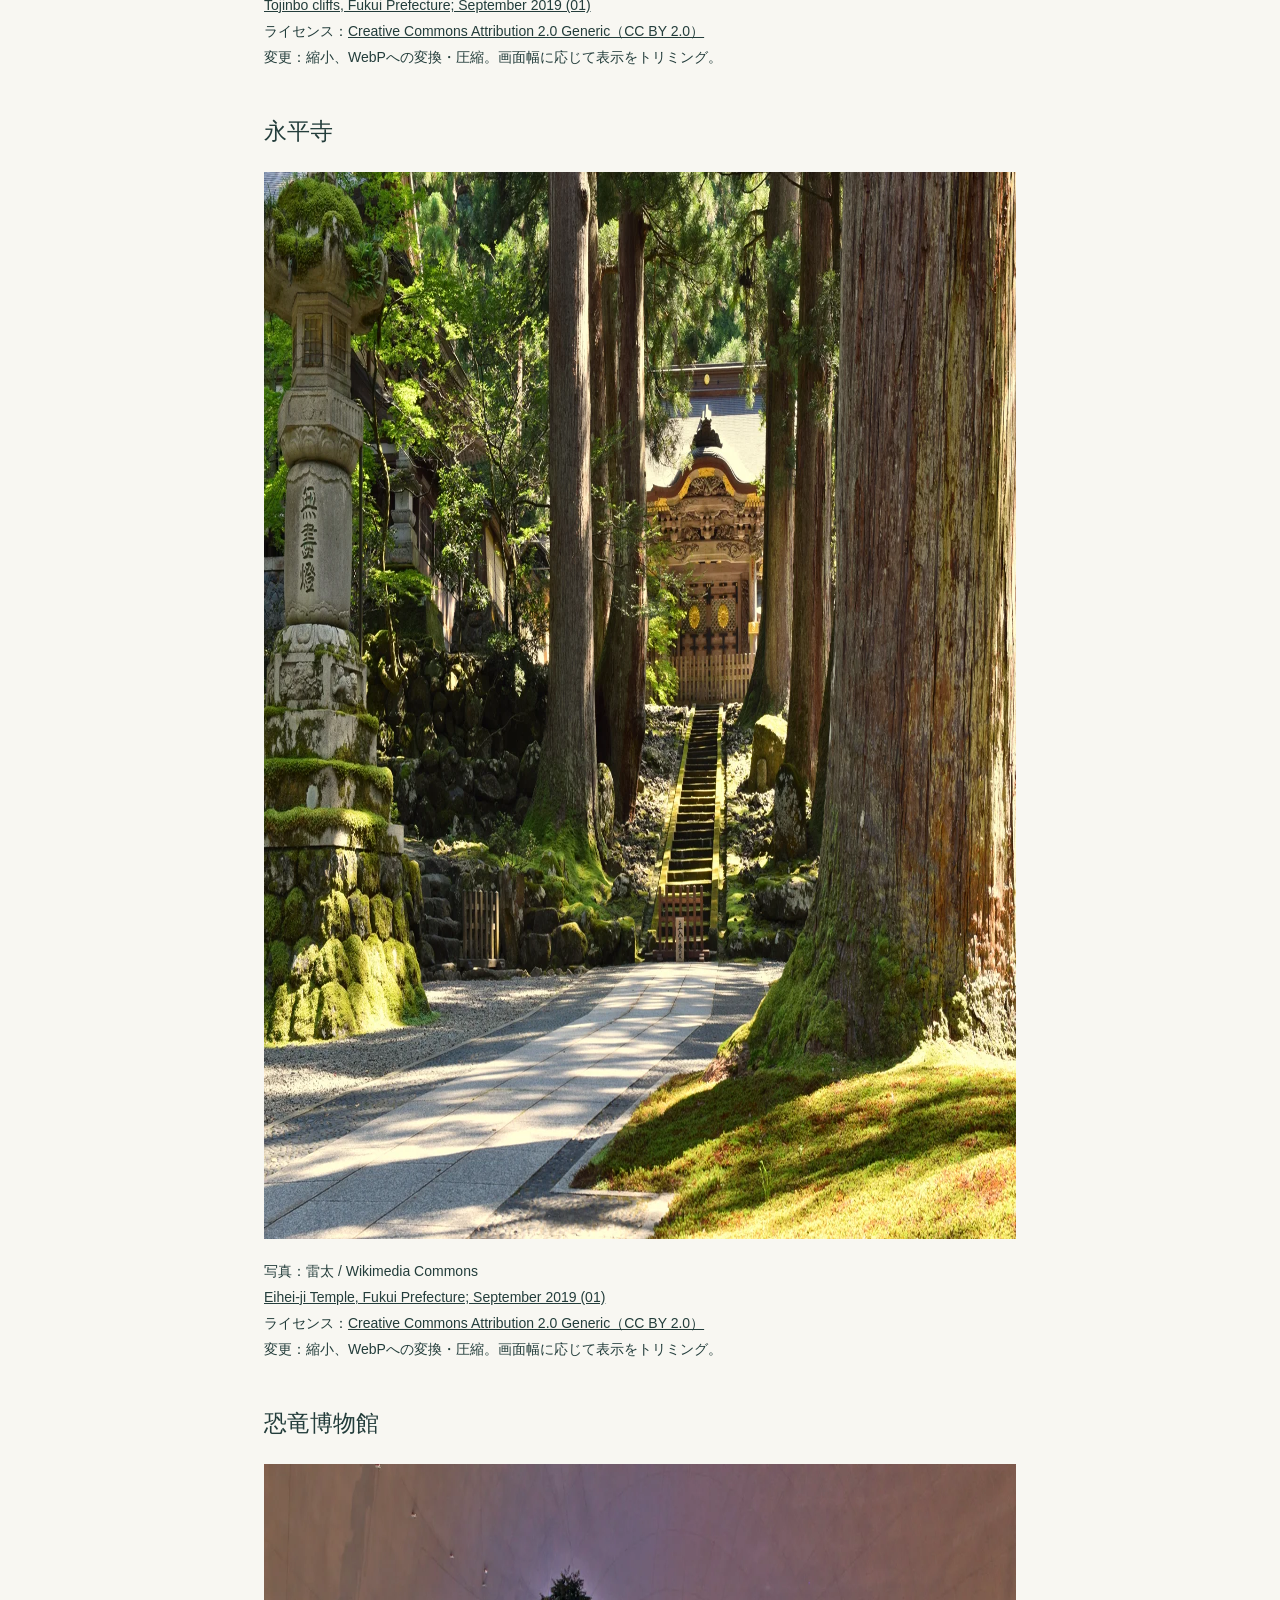
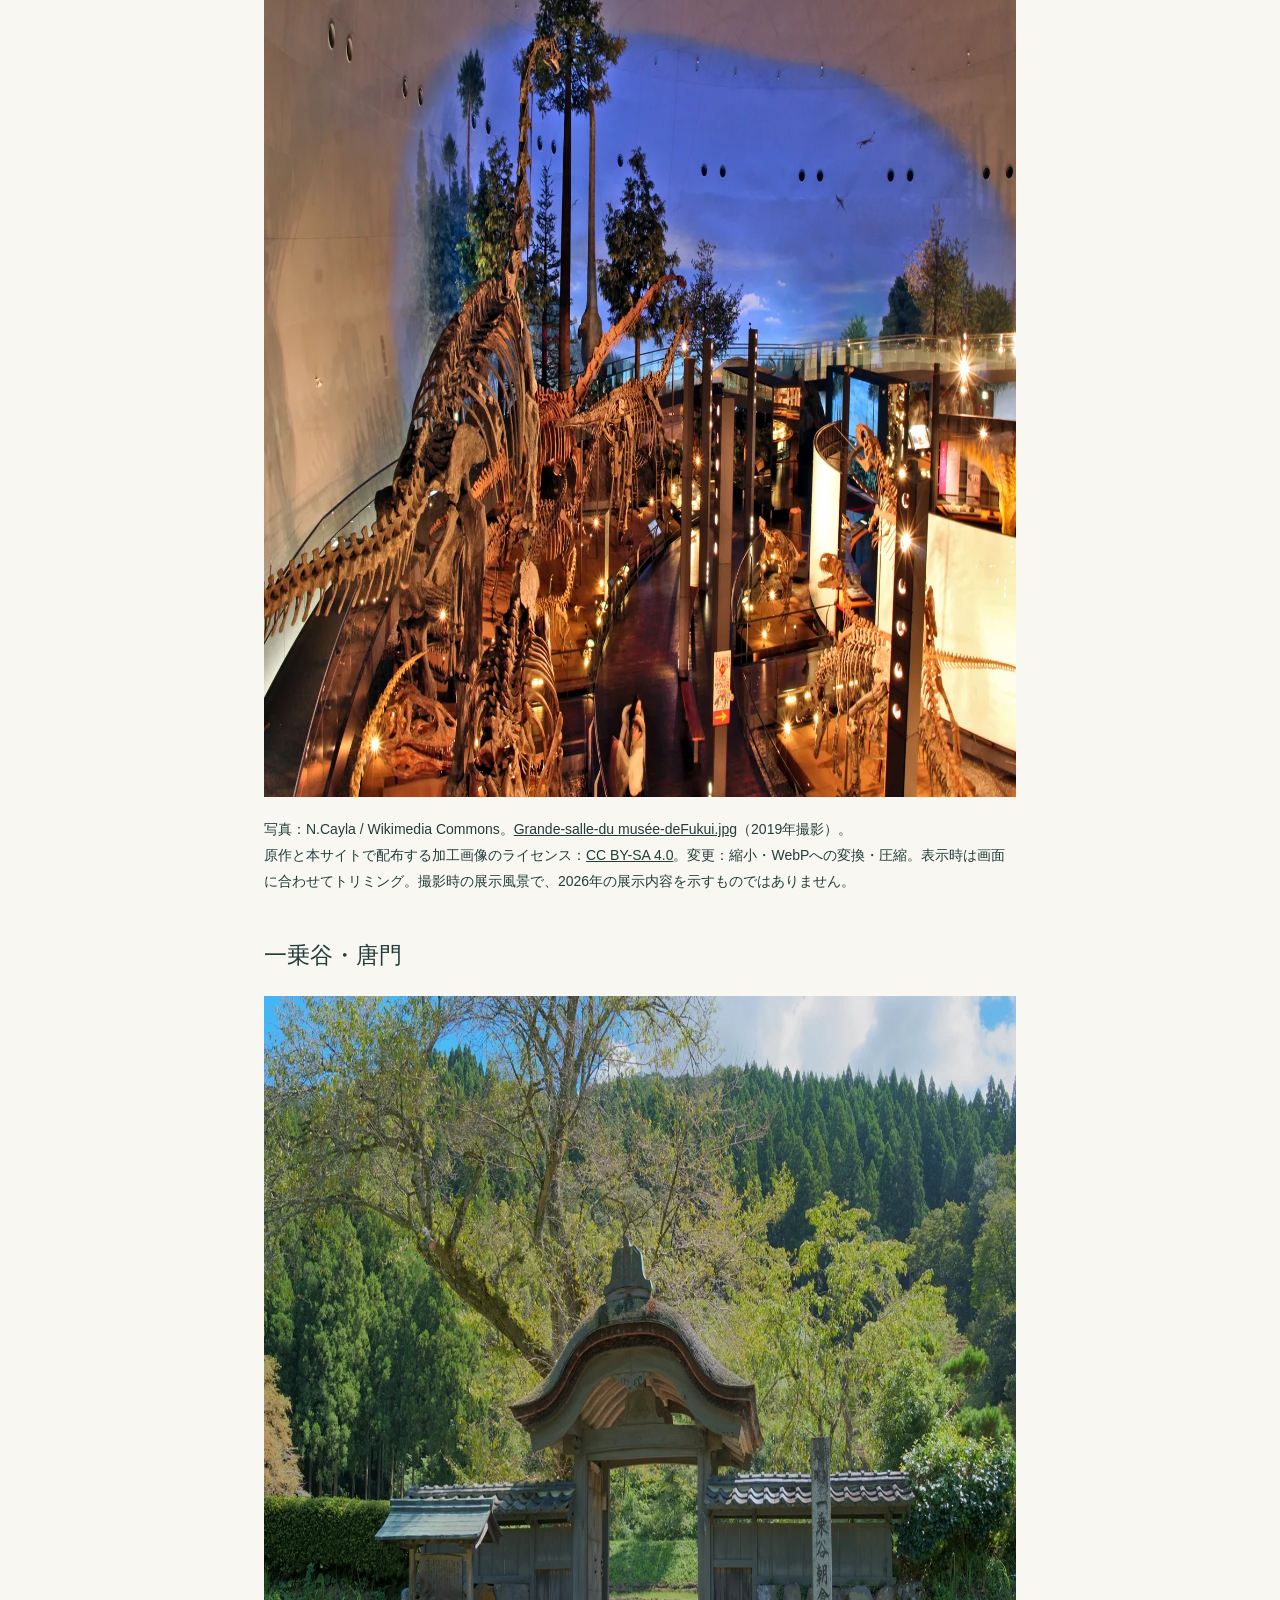
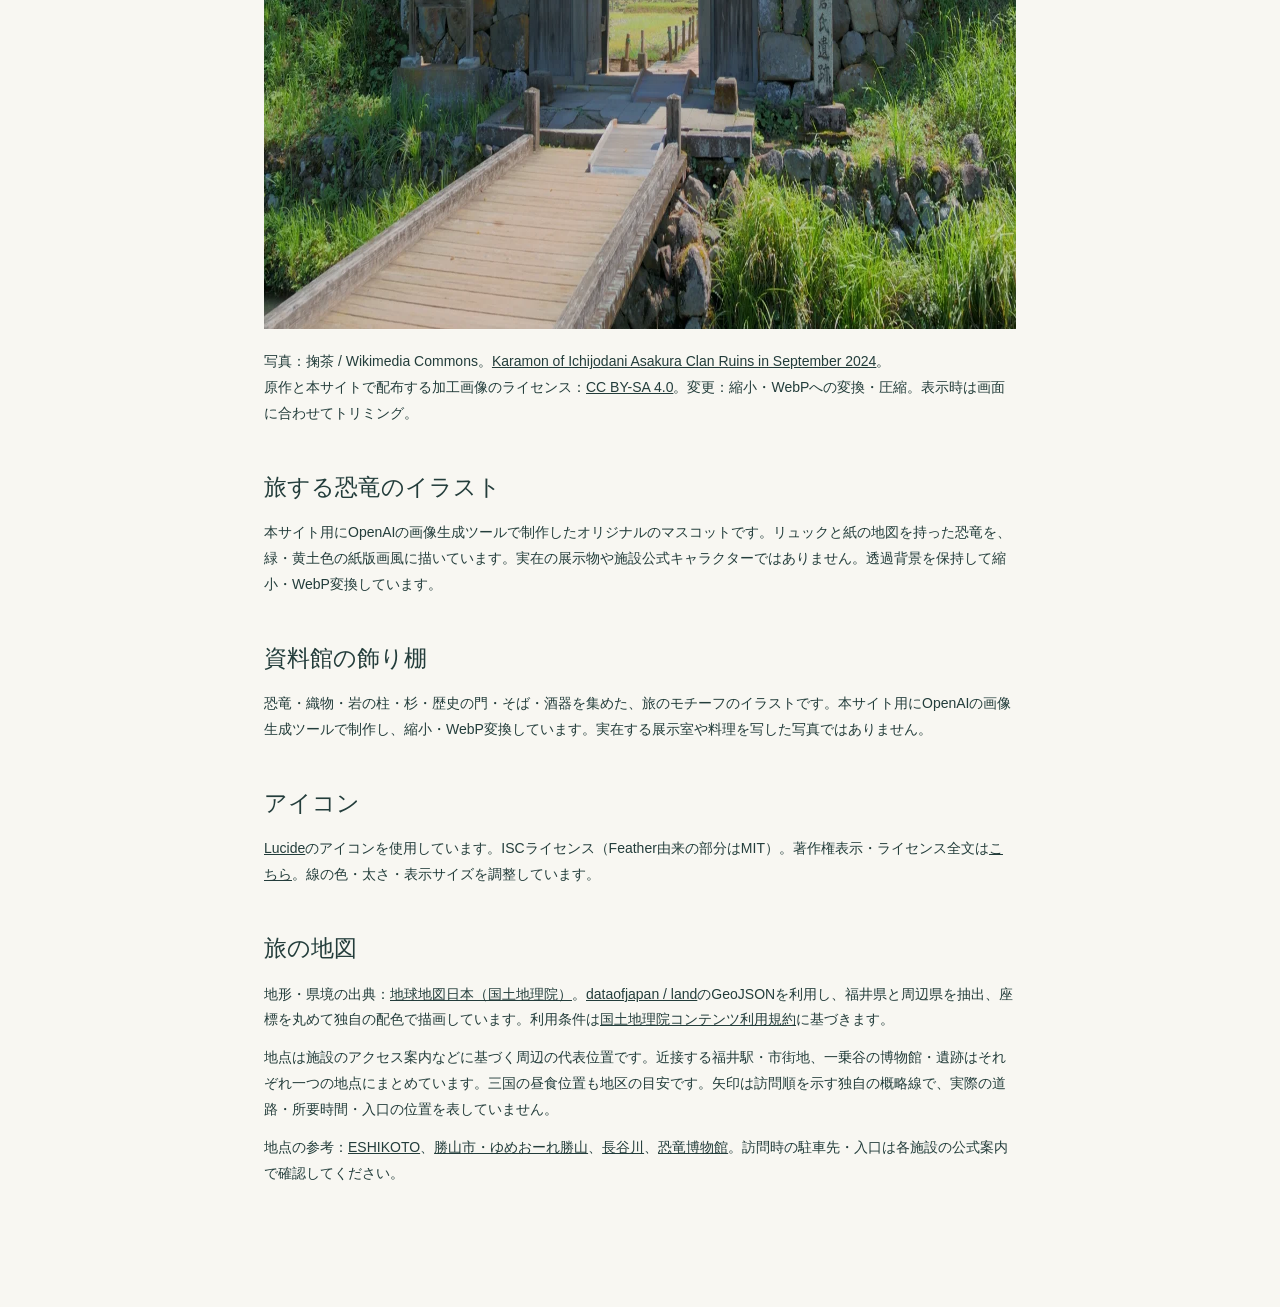
==== commit 45d7ae4e: "Create an illustrated travel museum with sourced discoveries and quizzes" ====
--- a/credits.html
+++ b/credits.html
@@ -1 +1 @@
-<!doctype html><html lang="ja"><head><meta charset="utf-8"><meta name="viewport" content="width=device-width, initial-scale=1"><meta name="robots" content="noindex,nofollow"><meta name="theme-color" content="#173f40"><title>写真のクレジット｜ふくいのしおり</title><link rel="stylesheet" href="style.css"><link rel="icon" href="assets/icon-192.png"></head><body><main class="credits-main"><a href="./">← ふくいのしおりに戻る</a><p class="eyebrow">PHOTOGRAPHY CREDITS</p><h1>この旅の風景を写した人。</h1><p>掲載写真は実際の訪問先の風景です。撮影時の様子であり、旅行当日の天候や景観を示すものではありません。</p><h2>東尋坊</h2><img src="assets/tojinbo.webp" alt="日本海に面する東尋坊の断崖" width="1800" height="1200"><p>写真：雷太 / Wikimedia Commons<br><a href="https://commons.wikimedia.org/wiki/File:Tojinbo_cliffs,_Fukui_Prefecture;_September_2019_(01).jpg" target="_blank" rel="noopener noreferrer">Tojinbo cliffs, Fukui Prefecture; September 2019 (01)</a><br>ライセンス：<a href="https://creativecommons.org/licenses/by/2.0/" target="_blank" rel="noopener noreferrer">Creative Commons Attribution 2.0 Generic（CC BY 2.0）</a><br>変更：縮小、WebPへの変換・圧縮。画面幅に応じて表示をトリミング。</p><h2>永平寺</h2><img src="assets/eiheiji.webp" alt="緑の杉木立と永平寺" width="1600" height="1067" loading="lazy"><p>写真：雷太 / Wikimedia Commons<br><a href="https://commons.wikimedia.org/wiki/File:Eihei-ji_Temple,_Fukui_Prefecture;_September_2019_(01).jpg" target="_blank" rel="noopener noreferrer">Eihei-ji Temple, Fukui Prefecture; September 2019 (01)</a><br>ライセンス：<a href="https://creativecommons.org/licenses/by/2.0/" target="_blank" rel="noopener noreferrer">Creative Commons Attribution 2.0 Generic（CC BY 2.0）</a><br>変更：縮小、WebPへの変換・圧縮。画面幅に応じて表示をトリミング。</p><h2>恐竜博物館</h2><img src="assets/dinosaur.webp" alt="福井県立恐竜博物館の恐竜の全身骨格が並ぶ展示室" width="1400" height="933" loading="lazy"><p>写真：N.Cayla / Wikimedia Commons。<a href="https://commons.wikimedia.org/wiki/File:Grande-salle-du_mus%C3%A9e-deFukui.jpg" target="_blank" rel="noopener noreferrer">Grande-salle-du musée-deFukui.jpg</a>（2019年撮影）。<br>原作と本サイトで配布する加工画像のライセンス：<a href="https://creativecommons.org/licenses/by-sa/4.0/" target="_blank" rel="noopener noreferrer">CC BY-SA 4.0</a>。変更：縮小・WebPへの変換・圧縮。表示時は画面に合わせてトリミング。撮影時の展示風景で、2026年の展示内容を示すものではありません。</p><h2>一乗谷・唐門</h2><img src="assets/ichijodani.webp" alt="緑に囲まれた一乗谷朝倉氏遺跡の唐門" width="1400" height="933" loading="lazy"><p>写真：掬茶 / Wikimedia Commons。<a href="https://commons.wikimedia.org/wiki/File:Karamon_of_Ichijodani_Asakura_Clan_Ruins_in_September_2024.jpg" target="_blank" rel="noopener noreferrer">Karamon of Ichijodani Asakura Clan Ruins in September 2024</a>。<br>原作と本サイトで配布する加工画像のライセンス：<a href="https://creativecommons.org/licenses/by-sa/4.0/" target="_blank" rel="noopener noreferrer">CC BY-SA 4.0</a>。変更：縮小・WebPへの変換・圧縮。表示時は画面に合わせてトリミング。</p><h2>旅する恐竜のイラスト</h2><p>本サイト用にOpenAIの画像生成ツールで制作したオリジナルのマスコットです。リュックと紙の地図を持った恐竜を、緑・黄土色の紙版画風に描いています。実在の展示物や施設公式キャラクターではありません。透過背景を保持して縮小・WebP変換しています。</p><h2>アイコン</h2><p><a href="https://lucide.dev/">Lucide</a>のアイコンを使用しています。ISCライセンス（Feather由来の部分はMIT）。著作権表示・ライセンス全文は<a href="assets/icons/LICENSE">こちら</a>。線の色・太さ・表示サイズを調整しています。</p><h2 id="map-credits">旅の地図</h2><p>地形・県境の出典：<a href="https://www.gsi.go.jp/kankyochiri/gm_jpn.html" target="_blank" rel="noopener noreferrer">地球地図日本（国土地理院）</a>。<a href="https://github.com/dataofjapan/land" target="_blank" rel="noopener noreferrer">dataofjapan / land</a>のGeoJSONを利用し、福井県と周辺県を抽出、座標を丸めて独自の配色で描画しています。利用条件は<a href="https://www.gsi.go.jp/kikakuchousei/kikakuchousei40182.html" target="_blank" rel="noopener noreferrer">国土地理院コンテンツ利用規約</a>に基づきます。</p><p>地点は施設のアクセス案内などに基づく周辺の代表位置です。近接する福井駅・市街地、一乗谷の博物館・遺跡はそれぞれ一つの地点にまとめています。三国の昼食位置も地区の目安です。矢印は訪問順を示す独自の概略線で、実際の道路・所要時間・入口の位置を表していません。</p><p>地点の参考：<a href="https://www.eshikoto.com/ja/visit">ESHIKOTO</a>、<a href="https://www.city.katsuyama.fukui.jp/map/yumeore.html">勝山市・ゆめおーれ勝山</a>、<a href="https://www.awara-hasegawa.com/access/">長谷川</a>、<a href="https://www.dinosaur.pref.fukui.jp/guide/access.html">恐竜博物館</a>。訪問時の駐車先・入口は各施設の公式案内で確認してください。</p></main></body></html>
+<!doctype html><html lang="ja"><head><meta charset="utf-8"><meta name="viewport" content="width=device-width, initial-scale=1"><meta name="robots" content="noindex,nofollow"><meta name="theme-color" content="#173f40"><title>写真のクレジット｜ふくいのしおり</title><link rel="stylesheet" href="style.css"><link rel="icon" href="assets/icon-192.png"></head><body><main class="credits-main"><a href="./">← ふくいのしおりに戻る</a><p class="eyebrow">PHOTOGRAPHY CREDITS</p><h1>この旅の風景を写した人。</h1><p>掲載写真は実際の訪問先の風景です。撮影時の様子であり、旅行当日の天候や景観を示すものではありません。</p><h2>東尋坊</h2><img src="assets/tojinbo.webp" alt="日本海に面する東尋坊の断崖" width="1800" height="1200"><p>写真：雷太 / Wikimedia Commons<br><a href="https://commons.wikimedia.org/wiki/File:Tojinbo_cliffs,_Fukui_Prefecture;_September_2019_(01).jpg" target="_blank" rel="noopener noreferrer">Tojinbo cliffs, Fukui Prefecture; September 2019 (01)</a><br>ライセンス：<a href="https://creativecommons.org/licenses/by/2.0/" target="_blank" rel="noopener noreferrer">Creative Commons Attribution 2.0 Generic（CC BY 2.0）</a><br>変更：縮小、WebPへの変換・圧縮。画面幅に応じて表示をトリミング。</p><h2>永平寺</h2><img src="assets/eiheiji.webp" alt="緑の杉木立と永平寺" width="1600" height="1067" loading="lazy"><p>写真：雷太 / Wikimedia Commons<br><a href="https://commons.wikimedia.org/wiki/File:Eihei-ji_Temple,_Fukui_Prefecture;_September_2019_(01).jpg" target="_blank" rel="noopener noreferrer">Eihei-ji Temple, Fukui Prefecture; September 2019 (01)</a><br>ライセンス：<a href="https://creativecommons.org/licenses/by/2.0/" target="_blank" rel="noopener noreferrer">Creative Commons Attribution 2.0 Generic（CC BY 2.0）</a><br>変更：縮小、WebPへの変換・圧縮。画面幅に応じて表示をトリミング。</p><h2>恐竜博物館</h2><img src="assets/dinosaur.webp" alt="福井県立恐竜博物館の恐竜の全身骨格が並ぶ展示室" width="1400" height="933" loading="lazy"><p>写真：N.Cayla / Wikimedia Commons。<a href="https://commons.wikimedia.org/wiki/File:Grande-salle-du_mus%C3%A9e-deFukui.jpg" target="_blank" rel="noopener noreferrer">Grande-salle-du musée-deFukui.jpg</a>（2019年撮影）。<br>原作と本サイトで配布する加工画像のライセンス：<a href="https://creativecommons.org/licenses/by-sa/4.0/" target="_blank" rel="noopener noreferrer">CC BY-SA 4.0</a>。変更：縮小・WebPへの変換・圧縮。表示時は画面に合わせてトリミング。撮影時の展示風景で、2026年の展示内容を示すものではありません。</p><h2>一乗谷・唐門</h2><img src="assets/ichijodani.webp" alt="緑に囲まれた一乗谷朝倉氏遺跡の唐門" width="1400" height="933" loading="lazy"><p>写真：掬茶 / Wikimedia Commons。<a href="https://commons.wikimedia.org/wiki/File:Karamon_of_Ichijodani_Asakura_Clan_Ruins_in_September_2024.jpg" target="_blank" rel="noopener noreferrer">Karamon of Ichijodani Asakura Clan Ruins in September 2024</a>。<br>原作と本サイトで配布する加工画像のライセンス：<a href="https://creativecommons.org/licenses/by-sa/4.0/" target="_blank" rel="noopener noreferrer">CC BY-SA 4.0</a>。変更：縮小・WebPへの変換・圧縮。表示時は画面に合わせてトリミング。</p><h2>旅する恐竜のイラスト</h2><p>本サイト用にOpenAIの画像生成ツールで制作したオリジナルのマスコットです。リュックと紙の地図を持った恐竜を、緑・黄土色の紙版画風に描いています。実在の展示物や施設公式キャラクターではありません。透過背景を保持して縮小・WebP変換しています。</p><h2>資料館の飾り棚</h2><p>恐竜・織物・岩の柱・杉・歴史の門・そば・酒器を集めた、旅のモチーフのイラストです。本サイト用にOpenAIの画像生成ツールで制作し、縮小・WebP変換しています。実在する展示室や料理を写した写真ではありません。</p><h2>アイコン</h2><p><a href="https://lucide.dev/">Lucide</a>のアイコンを使用しています。ISCライセンス（Feather由来の部分はMIT）。著作権表示・ライセンス全文は<a href="assets/icons/LICENSE">こちら</a>。線の色・太さ・表示サイズを調整しています。</p><h2 id="map-credits">旅の地図</h2><p>地形・県境の出典：<a href="https://www.gsi.go.jp/kankyochiri/gm_jpn.html" target="_blank" rel="noopener noreferrer">地球地図日本（国土地理院）</a>。<a href="https://github.com/dataofjapan/land" target="_blank" rel="noopener noreferrer">dataofjapan / land</a>のGeoJSONを利用し、福井県と周辺県を抽出、座標を丸めて独自の配色で描画しています。利用条件は<a href="https://www.gsi.go.jp/kikakuchousei/kikakuchousei40182.html" target="_blank" rel="noopener noreferrer">国土地理院コンテンツ利用規約</a>に基づきます。</p><p>地点は施設のアクセス案内などに基づく周辺の代表位置です。近接する福井駅・市街地、一乗谷の博物館・遺跡はそれぞれ一つの地点にまとめています。三国の昼食位置も地区の目安です。矢印は訪問順を示す独自の概略線で、実際の道路・所要時間・入口の位置を表していません。</p><p>地点の参考：<a href="https://www.eshikoto.com/ja/visit">ESHIKOTO</a>、<a href="https://www.city.katsuyama.fukui.jp/map/yumeore.html">勝山市・ゆめおーれ勝山</a>、<a href="https://www.awara-hasegawa.com/access/">長谷川</a>、<a href="https://www.dinosaur.pref.fukui.jp/guide/access.html">恐竜博物館</a>。訪問時の駐車先・入口は各施設の公式案内で確認してください。</p></main></body></html>
